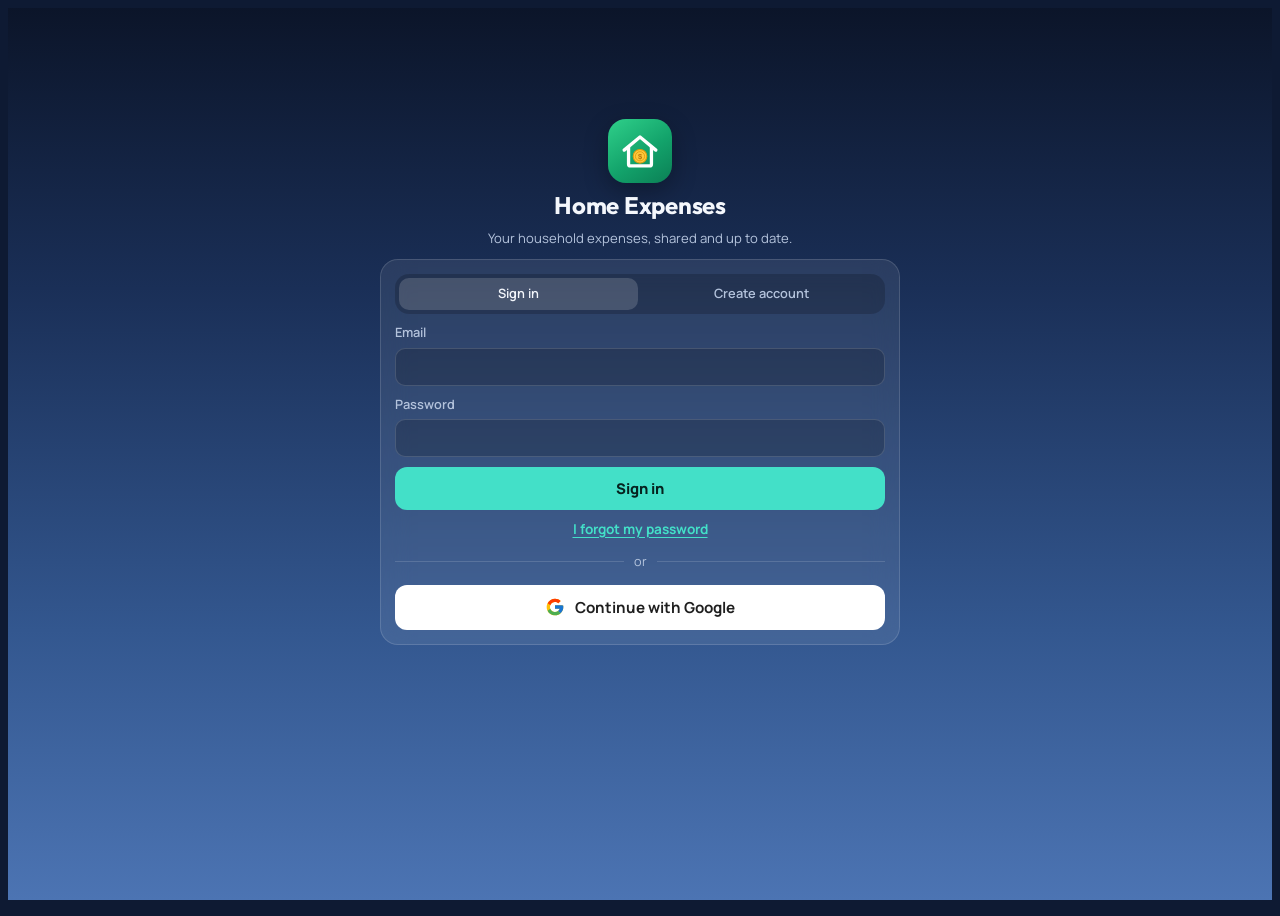
==== app/index.html @ 49f62e43 "Actualizar versión web Co-Authored-By: Claude Opus 5.5 <noreply@anthropic.com> Claude-Session: https" ====
<!doctype html>
<html lang="es">
<head>
<meta charset="utf-8">
<meta name="viewport" content="width=device-width,initial-scale=1,viewport-fit=cover">
<meta name="theme-color" content="#0B1428">
<title>Gastos del hogar</title>
<link rel="manifest" href="./manifest.webmanifest">
<link rel="apple-touch-icon" href="./apple-touch-icon.png">
<link rel="icon" type="image/png" href="./icon-192.png">
<meta name="apple-mobile-web-app-capable" content="yes">
<meta name="mobile-web-app-capable" content="yes">
<meta name="apple-mobile-web-app-status-bar-style" content="black-translucent">
<meta name="apple-mobile-web-app-title" content="Gastos">
  <script type="module" crossorigin src="./assets/index-CuYpt8pI.js"></script>
  <link rel="stylesheet" crossorigin href="./assets/index-DshwYnTG.css">
</head>
<body>
<div class="wrap gate" id="loadView"><div class="status">Cargando…</div></div>

<div class="wrap gate" id="authView" hidden>
  <div class="brand"><div class="logo" aria-hidden="true"><svg width="44" height="44" viewBox="0 0 100 100" xmlns="http://www.w3.org/2000/svg"><path d="M14 48 L50 18 L86 48" fill="none" stroke="#fff" stroke-width="7.5" stroke-linecap="round" stroke-linejoin="round"/><path d="M24 41 V80 a4 4 0 0 0 4 4 H72 a4 4 0 0 0 4 -4 V41" fill="none" stroke="#fff" stroke-width="7.5" stroke-linecap="round" stroke-linejoin="round"/><circle cx="50" cy="62" r="15.5" fill="#FFC83D" stroke="#E09A0B" stroke-width="2.5"/><circle cx="50" cy="62" r="10.5" fill="none" stroke="#E09A0B" stroke-width="1.8"/><text x="50" y="68.2" text-anchor="middle" font-family="Arial Black,Arial" font-weight="900" font-size="17" fill="#B9770A">$</text></svg></div><h1>Gastos del hogar</h1><p class="hint">Los gastos de tu hogar, compartidos y al día.</p></div>
  <section class="card">
    <div class="tabs" role="tablist" id="authTabs" style="grid-template-columns:1fr 1fr">
      <button type="button" role="tab" data-a="in" aria-selected="true">Entrar</button>
      <button type="button" role="tab" data-a="up" aria-selected="false">Crear cuenta</button>
    </div>
    <form id="authForm" class="stack" novalidate>
      <div class="field"><label for="aEmail">Email</label><input class="text" id="aEmail" type="email" autocomplete="email" inputmode="email" required></div>
      <div class="field"><label for="aPass">Contraseña</label><input class="text" id="aPass" type="password" autocomplete="current-password" minlength="6" required></div>
      <p class="err" id="authErr" hidden></p>
      <p class="hint" id="authOk" hidden></p>
      <button class="primary" type="submit" id="authBtn">Entrar</button>
      <button type="button" class="link" id="forgot" style="align-self:center">Olvidé mi contraseña</button>
    </form>
    <div class="or"><span>o</span></div>
    <button type="button" class="gbtn" id="googleBtn"><svg viewBox="0 0 48 48" aria-hidden="true"><path fill="#FFC107" d="M43.6 20.5H42V20H24v8h11.3C33.7 32.7 29.2 36 24 36c-6.6 0-12-5.4-12-12s5.4-12 12-12c3.1 0 5.8 1.2 7.9 3.1l5.7-5.7C34.1 6.1 29.3 4 24 4 12.9 4 4 12.9 4 24s8.9 20 20 20 20-8.9 20-20c0-1.3-.1-2.4-.4-3.5z"/><path fill="#FF3D00" d="M6.3 14.7l6.6 4.8C14.7 15.1 19 12 24 12c3.1 0 5.8 1.2 7.9 3.1l5.7-5.7C34.1 6.1 29.3 4 24 4 16.3 4 9.7 8.3 6.3 14.7z"/><path fill="#4CAF50" d="M24 44c5.2 0 9.9-2 13.4-5.2l-6.2-5.2C29.2 35.1 26.7 36 24 36c-5.2 0-9.6-3.3-11.3-8l-6.5 5C9.5 39.6 16.2 44 24 44z"/><path fill="#1976D2" d="M43.6 20.5H42V20H24v8h11.3c-.8 2.2-2.2 4.2-4.1 5.6l6.2 5.2C37 39.2 44 34 44 24c0-1.3-.1-2.4-.4-3.5z"/></svg>Continuar con Google</button>
  </section>
</div>

<div class="wrap gate" id="setupView" hidden>
  <div class="brand"><h1>Tu hogar</h1><p class="hint">Creá un hogar nuevo o sumate al de tu familia con el código que te pasen.</p></div>
  <section class="card">
    <h2>Crear un hogar</h2>
    <form id="createForm" class="stack" novalidate>
      <div class="field"><label for="hNombre">Nombre</label><input class="text" id="hNombre" maxlength="40" placeholder="Ej: Casa de Pablo"></div>
      <button class="primary" type="submit" id="createBtn">Crear hogar</button>
    </form>
  </section>
  <section class="card">
    <h2>Unirme con un código</h2>
    <form id="joinForm" class="stack" novalidate>
      <div class="field"><label for="jCode">Código</label><input class="text code-in" id="jCode" maxlength="6" autocomplete="off" autocapitalize="characters" placeholder="ABC123"></div>
      <button class="primary" type="submit" id="joinBtn">Unirme</button>
    </form>
  </section>
  <p class="err" id="setupErr" hidden></p>
  <button type="button" class="link" id="setupOut" style="align-self:center">Cerrar sesión</button>
</div>
<div class="wrap" id="appView" hidden>
  <div class="upd" id="updBar" hidden><span id="updTxt">Hay una versión nueva</span><button type="button" id="updBtn">Descargar</button><button type="button" class="x" id="updX" aria-label="Cerrar">×</button></div>
  <header class="top"><h1 id="hogarName">Gastos del hogar</h1><button type="button" class="gear" id="btnSettings" aria-label="Ajustes"><svg viewBox="0 0 24 24" fill="none" stroke="currentColor" stroke-width="2" stroke-linecap="round" stroke-linejoin="round" aria-hidden="true"><circle cx="12" cy="12" r="3"/><path d="M19.4 15a1.7 1.7 0 0 0 .3 1.8l.1.1a2 2 0 1 1-2.8 2.8l-.1-.1a1.7 1.7 0 0 0-1.8-.3 1.7 1.7 0 0 0-1 1.5V21a2 2 0 1 1-4 0v-.1a1.7 1.7 0 0 0-1.1-1.5 1.7 1.7 0 0 0-1.8.3l-.1.1a2 2 0 1 1-2.8-2.8l.1-.1a1.7 1.7 0 0 0 .3-1.8 1.7 1.7 0 0 0-1.5-1H3a2 2 0 1 1 0-4h.1a1.7 1.7 0 0 0 1.5-1.1 1.7 1.7 0 0 0-.3-1.8l-.1-.1a2 2 0 1 1 2.8-2.8l.1.1a1.7 1.7 0 0 0 1.8.3H9a1.7 1.7 0 0 0 1-1.5V3a2 2 0 1 1 4 0v.1a1.7 1.7 0 0 0 1 1.5 1.7 1.7 0 0 0 1.8-.3l.1-.1a2 2 0 1 1 2.8 2.8l-.1.1a1.7 1.7 0 0 0-.3 1.8V9a1.7 1.7 0 0 0 1.5 1H21a2 2 0 1 1 0 4h-.1a1.7 1.7 0 0 0-1.5 1z"/></svg></button></header>

  <div class="month">
    <button type="button" id="prev" aria-label="Mes anterior">‹</button>
    <div class="label" id="monthLabel">—</div>
    <button type="button" id="next" aria-label="Mes siguiente">›</button>
  </div>

  <section class="wallet" aria-label="Plata disponible">
    <div class="pocket cash">
      <div class="k">Queda</div>
      <div class="v num" id="cashLeft">0,00 UYU</div>
      <div class="sub num" id="cashSub">Anotá el sueldo del mes</div>
    </div>
    <div class="pocket bill">
      <div class="k">Queda en efectivo</div>
      <div class="v num" id="billLeft">0,00 UYU</div>
      <div class="sub num" id="billSub">Elegí la categoría Retiro cajero cuando saques plata</div>
    </div>
    <div id="cards" style="display:contents"></div>
  </section>

  <section class="summary" aria-label="Resumen del mes">
    <div>
      <div class="eyebrow">Gastado este mes</div>
      <div class="total num" id="total">0,00 UYU</div>
      <div class="trend" id="trend" hidden></div>
    </div>
    <div class="stats">
      <div class="stat"><div class="k">Gastos</div><div class="v num" id="byCash">0</div></div>
      <div class="stat"><div class="k">El más grande</div><div class="v num" id="byCard">0,00 UYU</div><div class="w" id="byCardWhat"></div></div>
      <div class="stat"><div class="k">Por día</div><div class="v num" id="perDay">0,00 UYU</div></div>
    </div>
  </section>

  <section class="card" aria-label="Anotar">
    <div class="photo-row" id="btnPhoto">
      <button type="button" class="photo-btn" id="btnQr"><svg viewBox="0 0 24 24" fill="none" stroke="currentColor" stroke-width="2" stroke-linecap="round" stroke-linejoin="round" aria-hidden="true"><rect x="3" y="3" width="7" height="7" rx="1"/><rect x="14" y="3" width="7" height="7" rx="1"/><rect x="3" y="14" width="7" height="7" rx="1"/><path d="M14 14h3v3h-3zM20 14v.01M14 20h.01M17 20h4v-3"/></svg>Escanear QR</button>
      <button type="button" class="photo-btn" id="btnQrFoto"><svg viewBox="0 0 24 24" fill="none" stroke="currentColor" stroke-width="2" stroke-linecap="round" stroke-linejoin="round" aria-hidden="true"><rect x="3" y="4" width="18" height="16" rx="2"/><circle cx="9" cy="10" r="2"/><path d="M21 17l-5-5-9 8"/></svg>QR desde foto</button>
    </div>
    <input type="file" id="qrIn" accept="image/*" hidden>
    <div class="tabs" role="tablist" id="tabs">
      <button type="button" role="tab" data-t="gasto" aria-selected="true">Gasto</button>
      <button type="button" role="tab" data-t="ingreso" aria-selected="false">Ingreso</button>
      <button type="button" role="tab" data-t="pago" aria-selected="false">Pagar tarjeta</button>
    </div>
    <form id="form" novalidate>
      <div class="stack">
        <div class="amount-row"><span class="cur">UYU</span><input id="monto" inputmode="decimal" placeholder="0" autocomplete="off" aria-label="Monto"></div>
        <div class="field" id="fDesc"><label for="desc" id="descLbl">En qué</label><input class="text" id="desc" placeholder="Ej: Tienda Inglesa, factura de UTE…" maxlength="80" autocomplete="off"></div>
        <div class="field" id="fCat"><span class="lbl">Categoría</span><div class="chips" id="catChips"></div></div>
        <div class="field" id="fMedio"><span class="lbl">Cómo pagaste</span>
          <div class="seg" id="medioSeg"></div>
          <div class="seg" id="medioCardSeg" hidden></div>
        </div>
        <div class="field" id="fPagoCard" hidden><span class="lbl">Qué tarjeta pagás</span><div class="seg" id="pagoSeg"></div></div>
        <p class="hint" id="tabHint" hidden></p>
        <div class="field"><label for="fecha">Fecha</label><input class="text num" type="date" id="fecha"></div>
        <p class="err" id="formErr" hidden></p>
        <button class="primary" id="btnAdd" type="submit">Guardar gasto</button>
        <button type="button" class="link" id="cancelEdit" hidden style="align-self:center">Cancelar edición</button>
              </div>
    </form>
  </section>

  <section class="card" aria-labelledby="hRv" id="rvCard" hidden>
    <h2 id="hRv">Gasto leído del QR</h2>
    <p class="hint" id="rvMsg"></p>
    <div class="field" id="rvMedioF" hidden><span class="lbl">Cómo se pagaron</span><div class="seg" id="rvMedio"></div><div class="seg" id="rvMedioCard" hidden></div></div>
    <div class="rv-list" id="rvList"></div>
    <div class="rv-actions" id="rvActions" hidden><button type="button" class="ghost" id="rvCancel">Descartar</button><button type="button" class="primary" id="rvSave">Guardar</button></div>
  </section>

  <section class="card" aria-labelledby="hCats" id="catsCard" hidden>
    <h2 id="hCats">Por categoría</h2>
    <div class="cats" id="cats"></div>
  </section>

  <section class="card" aria-labelledby="hList">
    <h2 id="hList">Movimientos</h2>
    <div id="list"><div class="status">Cargando…</div></div>
  </section>
  <section class="card" aria-labelledby="hTrend">
    <h2 id="hTrend">Mes a mes</h2>
    <div class="legend"><span><i class="sw" style="background:var(--accent)"></i>Gastos</span><span><i class="sw" style="background:var(--good);border-radius:50%"></i>Ingresos</span></div>
    <div class="chart" id="chart"></div>
    <div class="tbl-wrap"><table class="cmp" id="cmp"></table></div>
  </section>

  <section class="card" aria-labelledby="hCatCmp" id="catCmpCard" hidden>
    <h2 id="hCatCmp">Categorías vs. mes anterior</h2>
    <div class="legend"><span><i class="sw" style="background:var(--accent)"></i><span id="lgNow">Este mes</span></span><span><i class="sw" style="background:rgba(255,255,255,.28)"></i><span id="lgPrev">Anterior</span></span></div>
    <div class="cc-list" id="catCmp"></div>
  </section>
  <section class="card" aria-labelledby="hMix" id="mixCard" hidden>
    <h2 id="hMix">En qué se va el dinero, mes a mes</h2>
    <div class="legend" id="mixLegend"></div>
    <div class="mix-list" id="mix"></div>
    <div class="tbl-wrap"><table class="cmp heat" id="heat"></table></div>
  </section>
</div>

<dialog id="dlg">
  <form id="cardForm" class="stack">
    <h2 style="font-family:var(--display);margin:0;font-size:1.15rem" id="cTitle">Tarjeta</h2>
    <div class="field"><label for="cNombre">Nombre</label><input class="text" id="cNombre" maxlength="24" placeholder="Ej: PassCard, OCA, Visa BROU"></div>
    <div class="field"><label for="cLimite">Límite</label><input class="text num" id="cLimite" inputmode="decimal" placeholder="Ej: 80000"></div>
    <div class="field"><label for="cDisp">Disponible hoy</label><input class="text num" id="cDisp" inputmode="decimal" placeholder="Lo que dice tu app del banco"></div>
    <p class="hint">Cada gasto con esta tarjeta se descuenta del disponible. Cuando pagues la tarjeta, volvé acá y poné el disponible nuevo que dice el banco.</p>
    <p class="err" id="cardErr" hidden></p>
    <div class="actions"><button type="button" class="ghost danger" id="delCard" hidden>Borrar</button><span style="flex:1"></span><button type="button" class="ghost" id="cancelCard">Cancelar</button><button type="submit" class="primary" style="padding:9px 16px">Guardar</button></div>
  </form>
</dialog>
<dialog id="catDlg">
  <div class="stack" id="catListView">
    <h2 style="font-family:var(--display);margin:0;font-size:1.15rem">Categorías</h2>
    <p class="hint">Son las mismas para todo el hogar. Si borrás una, los gastos que ya estaban anotados la conservan.</p>
    <div class="stack" id="catList" style="gap:6px"></div>
    <button type="button" class="ghost" id="catAdd">+ Nueva categoría</button>
    <div class="field" id="catHiddenF" hidden><span class="lbl">Borradas</span><div class="stack" id="catHidden" style="gap:6px"></div></div>
    <p class="err" id="catErr" hidden></p>
    <div class="actions"><button type="button" class="primary" id="catClose" style="padding:9px 16px">Listo</button></div>
  </div>
  <form class="stack" id="catForm" hidden>
    <h2 style="font-family:var(--display);margin:0;font-size:1.15rem" id="catFTitle">Nueva categoría</h2>
    <div class="field"><label for="catName">Nombre</label><input class="text" id="catName" maxlength="24" placeholder="Ej: Ropa, Colegio, Perro"></div>
    <div class="field"><span class="lbl">Ícono</span><div class="pick-grid" id="catIcons"></div></div>
    <div class="field"><span class="lbl">Color</span><div class="pick-grid" id="catColors"></div></div>
    <p class="err" id="catFErr" hidden></p>
    <div class="actions"><button type="button" class="ghost danger" id="catDel" hidden>Borrar</button><span style="flex:1"></span><button type="button" class="ghost" id="catBack">Cancelar</button><button type="submit" class="primary" style="padding:9px 16px">Guardar</button></div>
  </form>
</dialog>
<dialog id="exitDlg">
  <div class="stack">
    <h2 style="font-family:var(--display);margin:0;font-size:1.15rem">¿Querés salir de la app?</h2>
    <div class="actions"><button type="button" class="ghost" id="exitNo">Cancelar</button><button type="button" class="primary" id="exitYes" style="padding:9px 16px">Salir</button></div>
  </div>
</dialog>

<dialog id="setDlg">
  <div class="stack">
    <h2 style="font-family:var(--display);margin:0;font-size:1.15rem">Ajustes</h2>
    <div class="field"><span class="lbl">Hogar</span><div class="set-name" id="sHogar">—</div></div>
    <div class="field"><label for="sLang">Idioma</label>
      <select class="text" id="sLang"><option value="">Automático (el del celular)</option><option value="es">Español</option><option value="en">English</option><option value="pt">Português</option></select>
    </div>
    <div class="field"><label for="sMoneda">Moneda</label>
      <select class="text" id="sMoneda"><option value="UYU">Pesos uruguayos (UYU)</option><option value="USD">Dólares (USD)</option><option value="EUR">Euros (EUR)</option><option value="CAD">Dólares canadienses (CAD)</option><option value="ARS">Pesos argentinos (ARS)</option><option value="BRL">Reales (BRL)</option></select>
      <p class="hint">Cambia cómo se muestran los montos para todo el hogar. No convierte los montos ya anotados.</p>
    </div>
    <div class="field"><span class="lbl">Código para invitar</span>
      <div class="code-box"><span class="code num" id="sCode">——</span><button type="button" class="ghost" id="sCopy">Copiar</button></div>
      <p class="hint">Pasale este código a tu familia. Instalan la app, crean su cuenta y eligen "Unirme con un código".</p>
    </div>
    <div class="field"><span class="lbl">Integrantes</span><ul class="members" id="sMembers"></ul></div>
    <div class="field"><span class="lbl">Tarjetas</span><div class="stack" id="sCards" style="gap:6px"></div><button type="button" class="ghost" id="sAddCard">+ Agregar tarjeta</button></div>
    <div class="field"><span class="lbl">Categorías</span><button type="button" class="ghost" id="sCats">Editar categorías</button><p class="hint">Agregá, cambiá o borrá las categorías de gastos. Son las mismas para todo el hogar.</p></div>
    <div class="field"><span class="lbl">Respaldo</span>
      <div class="rv-actions"><button type="button" class="ghost" id="sExport">Exportar</button><button type="button" class="ghost" id="sImport">Importar archivo</button></div>
      <button type="button" class="ghost" id="sPasteBtn">Pegar respaldo como texto</button>
      <div class="stack" id="sPasteBox" hidden style="gap:6px"><textarea class="text" id="sPaste" rows="5" placeholder="Pegá acá el texto del respaldo" style="font-size:.75rem;font-family:monospace;resize:vertical"></textarea><button type="button" class="primary" id="sPasteGo" style="padding:9px">Importar texto</button></div>
      <input type="file" id="sImportIn" accept="application/json,.json" hidden>
      <p class="hint" id="sMsg" hidden></p>
    </div>
    <div class="field" id="sNotifF" hidden><span class="lbl">Cargar gastos desde las notificaciones</span>
      <p class="hint" style="margin:0">La app lee las notificaciones de pago (Wallet, Prex, Mercado Pago, tu banco) y te sugiere los gastos para que los confirmes. Lo que dicen las notificaciones queda en tu celular.</p>
      <p class="hint" id="sNotifState" style="margin:0;font-weight:700"></p>
      <button type="button" class="ghost" id="sNotifBtn">Activar</button>
      <p class="hint" id="sNotifHelp" hidden>Si Android dice "Configuración restringida": andá a Ajustes del celular → Aplicaciones → Gastos del hogar → menú ⋮ (arriba a la derecha) → "Permitir configuración restringida", y probá de nuevo.</p>
    </div>
    <div class="field"><span class="lbl">App</span>
      <p class="hint" id="sVersion" style="margin:0"></p>
      <button type="button" class="ghost" id="sTutorial">Ver tutorial</button>
      <button type="button" class="ghost" id="sCheckUpd">Buscar actualización</button>
      <p class="hint" id="sUpdMsg" hidden></p>
    </div>
    <p class="hint">Sesión: <span id="sEmail"></span></p>
    <div class="field"><span class="lbl">Cuenta</span>
      <button type="button" class="ghost danger" id="sDelete">Borrar mi cuenta</button>
      <p class="hint" id="sDelMsg" hidden></p>
    </div>
    <div class="actions"><button type="button" class="ghost danger" id="sOut">Cerrar sesión</button><span style="flex:1"></span><button type="button" class="primary" id="sClose" style="padding:9px 16px">Listo</button></div>
  </div>
</dialog>

</body>
</html>
---- app/assets/index-DshwYnTG.css ----
html{-webkit-text-size-adjust:100%}:root{padding-top:env(safe-area-inset-top,0px);padding-bottom:env(safe-area-inset-bottom,0px)}[hidden]{display:none!important}img{max-width:100%}:root{--bg:#0E1A33;--bg2:#3E66A6;--ink:#F4F7FC;--muted:#B4C3DC;--line:rgba(255,255,255,.14);--glass:rgba(255,255,255,.08);--glass2:rgba(255,255,255,.13);--accent:#43E0C8;--accent-ink:#06231F;--good:#5BE3A4;--card:#9DB8FF;--danger:#FF8A80;--display:"Outfit", "Avenir Next", system-ui, sans-serif;--body:"Manrope", system-ui, -apple-system, "Segoe UI", sans-serif;color-scheme:dark}*{box-sizing:border-box}html{min-height:100%;background:var(--bg)}body{min-height:100%;background:var(--bg);background-image:linear-gradient(180deg,#0b1428,#1a2f57 32%,#33578f 70%,#4c74b3);background-attachment:fixed;color:var(--ink);font-family:var(--body);font-size:14px;line-height:1.4;padding-left:max(16px,env(safe-area-inset-left,0px));padding-right:max(16px,env(safe-area-inset-right,0px));padding-block:14px 36px}.wrap{max-width:520px;margin:0 auto;display:flex;flex-direction:column;gap:12px}button,input{font:inherit;color:inherit}button{cursor:pointer}:focus-visible{outline:2px solid var(--accent);outline-offset:2px}.num{font-variant-numeric:tabular-nums}h1{font-family:var(--display);font-weight:700;font-size:1.2rem;letter-spacing:-.01em;margin:0;text-wrap:balance}.month{display:flex;align-items:center;justify-content:space-between;gap:8px}.month button{border:0;background:var(--glass);font-size:1.3rem;width:32px;height:32px;border-radius:50%;color:var(--ink)}.month button:hover{background:var(--glass2)}.month .label{font-family:var(--display);font-weight:700;font-size:1rem;text-transform:capitalize}.wallet{display:grid;grid-template-columns:1fr 1fr;gap:8px}.pocket.bill .k{color:#ffc56b}.pocket{border-radius:16px;padding:12px;display:flex;flex-direction:column;gap:4px;min-width:0;background:var(--glass);border:1px solid var(--line);backdrop-filter:blur(14px);-webkit-backdrop-filter:blur(14px)}.pocket .k{font-size:.85rem;font-weight:600;color:var(--muted)}.pocket.cash .k{color:var(--good)}.pocket.cc .k{color:var(--card)}.pocket .v{font-family:var(--display);font-weight:700;font-size:1.2rem;line-height:1.1;overflow-wrap:anywhere}.pocket.cash .v{font-size:1.55rem}.pocket .v.neg{color:var(--danger)}.pocket .sub{font-size:.8rem;color:var(--muted)}.meter{height:7px;border-radius:99px;background:#ffffff1f;overflow:hidden}.meter span{display:block;height:100%;background:var(--card);border-radius:99px;transition:width .4s ease}.link{border:0;background:transparent;padding:0;text-align:left;font-size:.85rem;font-weight:700;color:var(--accent);text-decoration:underline;text-underline-offset:3px}.summary{background:linear-gradient(160deg,#ffffff24,#ffffff0d);border:1px solid var(--line);backdrop-filter:blur(14px);-webkit-backdrop-filter:blur(14px);border-radius:18px;padding:16px;display:flex;flex-direction:column;gap:12px}.eyebrow{font-size:.82rem;color:var(--muted);font-weight:500}.total{font-family:var(--display);font-weight:800;font-size:2rem;line-height:1;letter-spacing:-.02em;margin-top:6px}.stats{display:grid;grid-template-columns:repeat(3,1fr);gap:6px}.stat{min-width:0;background:#ffffff12;border-radius:12px;padding:8px}.stat .k{font-size:.75rem;color:var(--muted)}.stat .v{font-weight:700;font-size:.85rem;overflow-wrap:anywhere}.trend{display:inline-block;margin-top:10px;font-size:.85rem;font-weight:600;padding:4px 10px;border-radius:99px;background:#ffffff1a}.card{background:var(--glass);border:1px solid var(--line);backdrop-filter:blur(14px);-webkit-backdrop-filter:blur(14px);border-radius:18px;padding:14px;display:flex;flex-direction:column;gap:10px}.card h2{font-family:var(--display);font-weight:700;font-size:1rem;margin:0}.tabs{display:grid;grid-template-columns:repeat(3,1fr);background:#0000002e;border-radius:14px;padding:4px;gap:4px}.tabs button,.seg button{border:0;background:transparent;border-radius:10px;padding:7px 4px;font-weight:600;font-size:.8rem;min-width:0;color:var(--muted)}.tabs button[aria-selected=true],.seg button[aria-pressed=true]{background:#ffffff29;color:var(--ink)}.seg{display:grid;grid-template-columns:repeat(auto-fit,minmax(90px,1fr));background:#0000002e;border-radius:14px;padding:4px;gap:4px}.seg button.cc[aria-pressed=true]{color:var(--card)}#medioCardSeg,#rvMedioCard{margin-top:6px}.amount-row{display:flex;align-items:baseline;gap:8px;border-bottom:2px solid var(--line);padding-bottom:6px}.amount-row:focus-within{border-color:var(--accent)}.amount-row .cur{font-family:var(--display);font-size:1rem;font-weight:600;color:var(--muted)}#monto{border:0;background:transparent;font-family:var(--display);font-weight:800;font-size:1.7rem;width:100%;min-width:0;outline:none}#monto::placeholder{color:#ffffff59}.field{display:flex;flex-direction:column;gap:6px}.field label,.lbl{font-size:.8rem;font-weight:600;color:var(--muted)}.text{border:1px solid var(--line);background:#0000002e;border-radius:10px;padding:8px 10px;width:100%;min-width:0}.text::placeholder{color:#fff6}.chips{display:flex;flex-wrap:wrap;gap:8px}.ci{display:inline-flex;width:15px;height:15px;flex:none}.ci svg{width:100%;height:100%}.badge .ci{width:17px;height:17px}.cn{display:inline-flex;align-items:center;gap:6px;min-width:0}.heat td:first-child .ci{margin-right:6px;vertical-align:-3px}.chip{display:inline-flex;align-items:center;gap:6px;border:1px solid var(--line);background:#ffffff14;border-radius:99px;padding:5px 11px;font-size:.8rem;font-weight:600}.chip[aria-pressed=true]{background:#f4f7fc;color:#14254a;border-color:#f4f7fc}.primary{border:0;background:var(--accent);color:var(--accent-ink);font-weight:800;font-size:.92rem;padding:11px;border-radius:12px}.primary:disabled{opacity:.5;cursor:default}.hint{font-size:.82rem;color:var(--muted);margin:0}.err{color:var(--danger);font-size:.85rem;margin:0}.stack,.cats{display:flex;flex-direction:column;gap:10px}.cat-row{display:grid;grid-template-columns:7rem 1fr auto;align-items:center;gap:8px;font-size:.84rem}.cat-row .bar{height:8px;background:#ffffff1a;border-radius:99px;overflow:hidden}.cat-row .bar span{display:block;height:100%;background:var(--accent);border-radius:99px}.cat-row .v{font-weight:700}.day{display:flex;flex-direction:column;gap:2px}.day-h{display:flex;justify-content:space-between;font-size:.78rem;font-weight:700;letter-spacing:.05em;text-transform:uppercase;color:var(--muted);padding:6px 2px}.item{display:grid;grid-template-columns:auto 1fr auto;gap:10px;align-items:center;padding:8px 2px;border-top:1px solid var(--line)}.day .item:first-of-type{border-top:0}.badge{width:30px;height:30px;border-radius:10px;display:grid;place-items:center;font-weight:800;font-size:.85rem;background:#43e0c829;color:var(--accent)}.badge.in{background:#5be3a429;color:var(--good)}.badge.pay,.badge.cc{background:#9db8ff2e;color:var(--card)}.item .main{min-width:0}.item .desc{font-weight:700;overflow-wrap:anywhere}.item .meta{font-size:.8rem;color:var(--muted)}.item .right{display:flex;flex-direction:column;align-items:flex-end;gap:2px}.item .val{font-weight:700}.item .val.in{color:var(--good)}.del{border:0;background:transparent;color:var(--muted);font-size:.78rem;padding:2px 0}.del.confirm{color:var(--danger);font-weight:700}.empty{text-align:center;padding:26px 10px;color:var(--muted)}.empty strong{display:block;font-family:var(--display);color:var(--ink);font-size:1.1rem;margin-bottom:4px}.status{font-size:.85rem;color:var(--muted);text-align:center}dialog{border:1px solid var(--line);border-radius:22px;background:#1c3058;color:var(--ink);padding:20px;width:min(420px,calc(100vw - 32px))}dialog::backdrop{background:#050a1499}dialog .actions{display:flex;gap:10px;justify-content:flex-end}.ghost{border:1px solid var(--line);background:transparent;border-radius:12px;padding:9px 14px;font-weight:600}.legend{display:flex;flex-wrap:wrap;gap:12px;font-size:.78rem;color:var(--muted)}.legend span{display:inline-flex;align-items:center;gap:5px}.sw{width:10px;height:10px;border-radius:3px;display:inline-block}.chart svg{display:block;width:100%;height:auto}.chart text{font-family:var(--body);fill:var(--muted);font-size:10px}.chart .vl{fill:var(--ink);font-weight:700;font-size:9.5px}.chart .cur{fill:var(--ink);font-weight:800}.tbl-wrap{overflow-x:auto}table.cmp{width:100%;border-collapse:collapse;font-size:.8rem;font-variant-numeric:tabular-nums}.cmp th{font-weight:600;color:var(--muted);text-align:right;padding:6px;border-bottom:1px solid var(--line);white-space:nowrap}.cmp td{text-align:right;padding:7px 6px;border-bottom:1px solid var(--line);white-space:nowrap}.cmp th:first-child,.cmp td:first-child{text-align:left;text-transform:capitalize}.cmp tr.cur td{font-weight:800}.up{color:var(--danger)}.down,.pos{color:var(--good)}.negc{color:var(--danger)}.cc-row{display:grid;grid-template-columns:6.5rem 1fr auto;gap:8px;align-items:center;font-size:.82rem}.cc-bars{display:flex;flex-direction:column;gap:3px;min-width:0}.cc-bars span{display:block;height:7px;border-radius:99px}.cc-bars .now{background:var(--accent)}.cc-bars .prev{background:#ffffff47}.cc-d{font-weight:700;min-width:3.2rem;text-align:right}.cc-list,.mix-list{display:flex;flex-direction:column;gap:10px}.mix-row{display:grid;grid-template-columns:3.2rem 1fr;gap:8px;align-items:center}.mix-row .m{font-size:.78rem;font-weight:700;text-transform:capitalize;color:var(--muted)}.mix-row.cur .m{color:var(--ink)}.mix-bar{display:flex;height:14px;border-radius:5px;overflow:hidden;background:#ffffff0f}.mix-bar span{display:block;height:100%}.mix-top{grid-column:2;font-size:.76rem;color:var(--muted);margin-top:-4px}.mix-top b{color:var(--ink)}.heat td.hv{border-radius:0}.say{display:flex;gap:6px}.say .text{flex:1}.say button{border:0;background:var(--accent);color:var(--accent-ink);font-weight:800;border-radius:10px;padding:0 14px;font-size:.85rem}.say button:disabled{opacity:.5}.photo-row{display:flex;gap:6px}.photo-row .photo-btn{flex:1;min-width:0}.photo-row .photo-btn{flex-direction:column;gap:4px;padding:8px 4px;font-size:.78rem;text-align:center}.qr-tag{display:inline-block;font-size:.7rem;font-weight:700;color:var(--accent);margin-left:4px}.photo-row[hidden]{display:none}.photo-btn{display:flex;align-items:center;justify-content:center;gap:8px;border:1px dashed rgba(67,224,200,.6);background:#43e0c814;color:var(--accent);border-radius:12px;padding:9px;font-weight:700;font-size:.88rem}.photo-btn svg{width:18px;height:18px}.rv-list{display:flex;flex-direction:column;gap:2px}.rv{display:grid;grid-template-columns:auto 1fr auto;gap:10px;align-items:center;padding:8px 2px;border-top:1px solid var(--line)}.rv:first-child{border-top:0}.rv input[type=checkbox]{width:18px;height:18px;accent-color:var(--accent)}.rv .main{min-width:0;display:flex;flex-direction:column;gap:4px}.rv .desc{font-weight:700;overflow-wrap:anywhere;font-size:.88rem}.rv .meta{font-size:.76rem;color:var(--muted)}.rv select{font:inherit;font-size:.78rem;color:var(--ink);background:#00000040;border:1px solid var(--line);border-radius:8px;padding:3px 6px;max-width:100%}.rv select option{background:#1c3058;color:#f4f7fc}.rv .val{font-weight:700;font-size:.88rem;white-space:nowrap}.rv.dup .desc{color:var(--muted)}.dup-tag{font-size:.7rem;font-weight:700;color:#ffc56b}.rv-actions{display:flex;gap:8px}.rv-actions .primary{flex:1}@media(prefers-reduced-motion:reduce){*{transition:none!important}}@media(max-width:380px){.cat-row{grid-template-columns:6rem 1fr auto}.pocket .v{font-size:1.3rem}.stats{grid-template-columns:1fr 1fr}}.top{display:flex;align-items:center;justify-content:space-between;gap:10px}.top h1{min-width:0;overflow:hidden;text-overflow:ellipsis;white-space:nowrap}.gear{border:0;background:var(--glass);width:36px;height:36px;border-radius:50%;display:grid;place-items:center;color:var(--ink);flex:none}.gear svg{width:19px;height:19px}.gate{min-height:80vh;justify-content:center}.brand{text-align:center;display:flex;flex-direction:column;align-items:center;gap:6px}.brand h1{font-size:1.5rem}.logo{width:64px;height:64px;border-radius:18px;background:linear-gradient(145deg,#2fd08a,#13a36b 55%,#0b7f55);display:grid;place-items:center;font-family:var(--display);font-weight:800;font-size:2rem;color:#fff;box-shadow:0 8px 24px #0000004d}.code-in{text-transform:uppercase;letter-spacing:.3em;font-family:var(--display);font-weight:700;font-size:1.2rem;text-align:center}.code-box{display:flex;align-items:center;gap:10px}.code{font-family:var(--display);font-weight:800;font-size:1.6rem;letter-spacing:.25em;flex:1}.set-name{font-weight:700;font-size:1rem}.members{list-style:none;margin:0;padding:0;display:flex;flex-direction:column;gap:4px;font-size:.85rem}.members li{display:flex;justify-content:space-between;gap:8px;overflow-wrap:anywhere}.members .you{color:var(--accent);font-weight:700;font-size:.75rem}.card-row{display:flex;align-items:center;justify-content:space-between;gap:8px;background:#0000002e;border-radius:10px;padding:8px 10px;font-weight:600;font-size:.88rem}.danger{color:var(--danger)!important;border-color:#ff8a8066!important}.pocket.add{align-items:center;justify-content:center;border-style:dashed;color:var(--muted);font-weight:700;cursor:pointer}dialog{max-height:90vh;overflow:auto}body{min-height:100vh}.or{display:flex;align-items:center;gap:10px;color:var(--muted);font-size:.8rem;margin:4px 0}.or:before,.or:after{content:"";flex:1;height:1px;background:var(--line)}.gbtn{display:flex;align-items:center;justify-content:center;gap:10px;border:0;background:#fff;color:#1f1f1f;font-weight:700;font-size:.95rem;padding:12px;border-radius:12px;width:100%}.gbtn svg{width:20px;height:20px}.gbtn:disabled{opacity:.6}select.text option{background:#1c3058;color:#f4f7fc}.chip.edit{border-style:dashed;color:var(--muted);background:transparent}.cat-edit{display:grid;grid-template-columns:auto 1fr auto auto auto;align-items:center;gap:8px;background:#0000002e;border-radius:10px;padding:7px 10px;font-weight:600;font-size:.88rem}.cat-edit.fixed{grid-template-columns:auto 1fr auto}.cat-edit .ci{width:18px;height:18px}.cat-edit .cn{min-width:0;overflow:hidden;text-overflow:ellipsis;white-space:nowrap}.cat-edit .fx{font-size:.75rem;color:var(--muted);font-weight:600}.mv{border:1px solid var(--line);background:transparent;border-radius:8px;width:30px;height:28px;color:var(--ink);font-size:.8rem;padding:0}.mv:disabled{opacity:.25}.pick-grid{display:flex;flex-wrap:wrap;gap:8px}.pick{width:40px;height:40px;border-radius:10px;border:1px solid var(--line);background:#ffffff0f;display:grid;place-items:center;padding:0}.pick .ci{width:21px;height:21px}.pick[aria-pressed=true]{border:2px solid var(--ink);background:#ffffff2e}.pick.sw-pick{border-radius:99px;width:32px;height:32px;border:2px solid transparent}.pick.sw-pick[aria-pressed=true]{border-color:var(--ink);box-shadow:0 0 0 2px #1c3058 inset}#medioSeg,#rvMedio{grid-template-columns:repeat(3,minmax(0,1fr))}#medioSeg button,#rvMedio button{white-space:nowrap;padding-inline:2px;font-size:.72rem;letter-spacing:-.01em}.upd{display:flex;align-items:center;gap:8px;background:#43e0c829;border:1px solid rgba(67,224,200,.5);border-radius:14px;padding:8px 8px 8px 12px;font-size:.85rem;font-weight:600}.upd span{flex:1;min-width:0}.upd button{border:0;background:var(--accent);color:var(--accent-ink);font-weight:800;border-radius:10px;padding:7px 12px;font-size:.82rem}.upd .x{background:transparent;color:var(--muted);font-size:1.2rem;padding:2px 6px}html.tut-open,html.tut-open body{overflow:hidden}.tut{position:fixed;inset:0;z-index:50;display:flex;flex-direction:column;background:#0b1428;background-image:linear-gradient(180deg,#0b1428,#1a2f57 45%,#33578f);padding:calc(env(safe-area-inset-top,0px) + 8px) 0 calc(env(safe-area-inset-bottom,0px) + 16px)}.tut-top{display:flex;justify-content:flex-end;padding:0 max(16px,env(safe-area-inset-right,0px)) 0 16px}.tut-skip{border:0;background:transparent;color:var(--muted);font-weight:700;font-size:.9rem;padding:8px 6px}.tut-track{flex:1;display:flex;overflow-x:auto;scroll-snap-type:x mandatory;scrollbar-width:none;min-height:0}.tut-track::-webkit-scrollbar{display:none}.tut-slide{flex:0 0 100%;min-width:0;width:100%;box-sizing:border-box;scroll-snap-align:center;display:flex;flex-direction:column;align-items:center;justify-content:center;gap:12px;padding:8px max(24px,env(safe-area-inset-left,0px)) 0;min-height:0;text-align:center}.tut-frame{flex:0 1 auto;min-height:0;max-height:62vh;display:flex;align-items:center;justify-content:center;width:100%}.tut-img{max-width:100%;max-height:62vh;object-fit:contain;border-radius:18px;box-shadow:0 14px 40px #0006}.tut-hero .tut-logo{width:120px;height:120px;border-radius:32px}.tut-hero .tut-logo svg{width:84px;height:84px}.tut-slide h2{font-family:var(--display);font-size:1.3rem;margin:6px 0 0;text-wrap:balance}.tut-slide p{margin:0;color:var(--muted);font-size:.95rem;max-width:30ch;text-wrap:balance}.tut-bottom{display:flex;flex-direction:column;align-items:center;gap:14px;padding:10px 24px 0}.tut-dots{display:flex;gap:7px}.tut-dot{width:8px;height:8px;border-radius:50%;border:0;padding:0;background:#ffffff47}.tut-dot.on{background:var(--accent);width:22px;border-radius:99px}.tut-next{width:100%;max-width:420px}@media(prefers-reduced-motion:reduce){.tut-track{scroll-behavior:auto}}.stat .w{font-size:.72rem;color:var(--muted);margin-top:2px;overflow:hidden;text-overflow:ellipsis;display:-webkit-box;-webkit-line-clamp:2;-webkit-box-orient:vertical}.day-h{width:100%;border:0;background:transparent;color:inherit;font:inherit;font-size:.78rem;font-weight:700;letter-spacing:.05em;text-transform:uppercase;color:var(--muted);display:flex;justify-content:space-between;align-items:center;padding:9px 2px;cursor:pointer;border-top:1px solid var(--line)}.day:first-child .day-h{border-top:0}.day-h .dl{display:inline-flex;align-items:center;gap:6px}.day-h .cnt{opacity:.7;text-transform:none;letter-spacing:0}.day-h .chev{width:8px;height:8px;border-right:2px solid currentColor;border-bottom:2px solid currentColor;transform:rotate(-45deg);transition:transform .2s;margin:0 4px 0 2px}.day.open .day-h .chev{transform:rotate(45deg) translate(-2px,-2px)}.day.open .day-h{color:var(--ink)}@font-face{font-family:Outfit;font-style:normal;font-display:swap;font-weight:600;src:url(./outfit-latin-ext-600-normal-BO_POi3V.woff2) format("woff2"),url(./outfit-latin-ext-600-normal-CilJk_q7.woff) format("woff");unicode-range:U+0100-02BA,U+02BD-02C5,U+02C7-02CC,U+02CE-02D7,U+02DD-02FF,U+0304,U+0308,U+0329,U+1D00-1DBF,U+1E00-1E9F,U+1EF2-1EFF,U+2020,U+20A0-20AB,U+20AD-20C0,U+2113,U+2C60-2C7F,U+A720-A7FF}@font-face{font-family:Outfit;font-style:normal;font-display:swap;font-weight:600;src:url(./outfit-latin-600-normal-DDkojskL.woff2) format("woff2"),url(./outfit-latin-600-normal-J4YI7vGj.woff) format("woff");unicode-range:U+0000-00FF,U+0131,U+0152-0153,U+02BB-02BC,U+02C6,U+02DA,U+02DC,U+0304,U+0308,U+0329,U+2000-206F,U+20AC,U+2122,U+2191,U+2193,U+2212,U+2215,U+FEFF,U+FFFD}@font-face{font-family:Outfit;font-style:normal;font-display:swap;font-weight:700;src:url(./outfit-latin-ext-700-normal-moYAx5p2.woff2) format("woff2"),url(./outfit-latin-ext-700-normal-CxBg6OJB.woff) format("woff");unicode-range:U+0100-02BA,U+02BD-02C5,U+02C7-02CC,U+02CE-02D7,U+02DD-02FF,U+0304,U+0308,U+0329,U+1D00-1DBF,U+1E00-1E9F,U+1EF2-1EFF,U+2020,U+20A0-20AB,U+20AD-20C0,U+2113,U+2C60-2C7F,U+A720-A7FF}@font-face{font-family:Outfit;font-style:normal;font-display:swap;font-weight:700;src:url(./outfit-latin-700-normal-B1by5KkZ.woff2) format("woff2"),url(./outfit-latin-700-normal-DlLUGLrE.woff) format("woff");unicode-range:U+0000-00FF,U+0131,U+0152-0153,U+02BB-02BC,U+02C6,U+02DA,U+02DC,U+0304,U+0308,U+0329,U+2000-206F,U+20AC,U+2122,U+2191,U+2193,U+2212,U+2215,U+FEFF,U+FFFD}@font-face{font-family:Outfit;font-style:normal;font-display:swap;font-weight:800;src:url(./outfit-latin-ext-800-normal-hvOV8EMs.woff2) format("woff2"),url(./outfit-latin-ext-800-normal-BgOoQnlg.woff) format("woff");unicode-range:U+0100-02BA,U+02BD-02C5,U+02C7-02CC,U+02CE-02D7,U+02DD-02FF,U+0304,U+0308,U+0329,U+1D00-1DBF,U+1E00-1E9F,U+1EF2-1EFF,U+2020,U+20A0-20AB,U+20AD-20C0,U+2113,U+2C60-2C7F,U+A720-A7FF}@font-face{font-family:Outfit;font-style:normal;font-display:swap;font-weight:800;src:url(./outfit-latin-800-normal-CxKiX6XU.woff2) format("woff2"),url(./outfit-latin-800-normal-DAbI56uE.woff) format("woff");unicode-range:U+0000-00FF,U+0131,U+0152-0153,U+02BB-02BC,U+02C6,U+02DA,U+02DC,U+0304,U+0308,U+0329,U+2000-206F,U+20AC,U+2122,U+2191,U+2193,U+2212,U+2215,U+FEFF,U+FFFD}@font-face{font-family:Manrope;font-style:normal;font-display:swap;font-weight:400;src:url([data-uri]) format("woff2"),url([data-uri]) format("woff");unicode-range:U+0460-052F,U+1C80-1C8A,U+20B4,U+2DE0-2DFF,U+A640-A69F,U+FE2E-FE2F}@font-face{font-family:Manrope;font-style:normal;font-display:swap;font-weight:400;src:url(./manrope-cyrillic-400-normal-BMzJvInZ.woff2) format("woff2"),url(./manrope-cyrillic-400-normal-Dvx59UGC.woff) format("woff");unicode-range:U+0301,U+0400-045F,U+0490-0491,U+04B0-04B1,U+2116}@font-face{font-family:Manrope;font-style:normal;font-display:swap;font-weight:400;src:url(./manrope-greek-400-normal-CM4qok81.woff2) format("woff2"),url(./manrope-greek-400-normal-DuX9RsAR.woff) format("woff");unicode-range:U+0370-0377,U+037A-037F,U+0384-038A,U+038C,U+038E-03A1,U+03A3-03FF}@font-face{font-family:Manrope;font-style:normal;font-display:swap;font-weight:400;src:url(./manrope-vietnamese-400-normal-DHb3EETF.woff2) format("woff2"),url(./manrope-vietnamese-400-normal-D7E_mLGF.woff) format("woff");unicode-range:U+0102-0103,U+0110-0111,U+0128-0129,U+0168-0169,U+01A0-01A1,U+01AF-01B0,U+0300-0301,U+0303-0304,U+0308-0309,U+0323,U+0329,U+1EA0-1EF9,U+20AB}@font-face{font-family:Manrope;font-style:normal;font-display:swap;font-weight:400;src:url(./manrope-latin-ext-400-normal-CMDvPJRp.woff2) format("woff2"),url(./manrope-latin-ext-400-normal-C-X6QNXX.woff) format("woff");unicode-range:U+0100-02BA,U+02BD-02C5,U+02C7-02CC,U+02CE-02D7,U+02DD-02FF,U+0304,U+0308,U+0329,U+1D00-1DBF,U+1E00-1E9F,U+1EF2-1EFF,U+2020,U+20A0-20AB,U+20AD-20C0,U+2113,U+2C60-2C7F,U+A720-A7FF}@font-face{font-family:Manrope;font-style:normal;font-display:swap;font-weight:400;src:url(./manrope-latin-400-normal-PaqtzbVb.woff2) format("woff2"),url(./manrope-latin-400-normal-8tf8FM3T.woff) format("woff");unicode-range:U+0000-00FF,U+0131,U+0152-0153,U+02BB-02BC,U+02C6,U+02DA,U+02DC,U+0304,U+0308,U+0329,U+2000-206F,U+20AC,U+2122,U+2191,U+2193,U+2212,U+2215,U+FEFF,U+FFFD}@font-face{font-family:Manrope;font-style:normal;font-display:swap;font-weight:500;src:url([data-uri]) format("woff2"),url([data-uri]) format("woff");unicode-range:U+0460-052F,U+1C80-1C8A,U+20B4,U+2DE0-2DFF,U+A640-A69F,U+FE2E-FE2F}@font-face{font-family:Manrope;font-style:normal;font-display:swap;font-weight:500;src:url(./manrope-cyrillic-500-normal-B1OEZity.woff2) format("woff2"),url(./manrope-cyrillic-500-normal-CNwnNrRC.woff) format("woff");unicode-range:U+0301,U+0400-045F,U+0490-0491,U+04B0-04B1,U+2116}@font-face{font-family:Manrope;font-style:normal;font-display:swap;font-weight:500;src:url(./manrope-greek-500-normal-GeMIHyWm.woff2) format("woff2"),url(./manrope-greek-500-normal-DyxYGEtJ.woff) format("woff");unicode-range:U+0370-0377,U+037A-037F,U+0384-038A,U+038C,U+038E-03A1,U+03A3-03FF}@font-face{font-family:Manrope;font-style:normal;font-display:swap;font-weight:500;src:url(./manrope-vietnamese-500-normal-DCXiE_xi.woff2) format("woff2"),url(./manrope-vietnamese-500-normal-DaZ8i3XM.woff) format("woff");unicode-range:U+0102-0103,U+0110-0111,U+0128-0129,U+0168-0169,U+01A0-01A1,U+01AF-01B0,U+0300-0301,U+0303-0304,U+0308-0309,U+0323,U+0329,U+1EA0-1EF9,U+20AB}@font-face{font-family:Manrope;font-style:normal;font-display:swap;font-weight:500;src:url(./manrope-latin-ext-500-normal-dm74KBQw.woff2) format("woff2"),url(./manrope-latin-ext-500-normal-EtoS1VaI.woff) format("woff");unicode-range:U+0100-02BA,U+02BD-02C5,U+02C7-02CC,U+02CE-02D7,U+02DD-02FF,U+0304,U+0308,U+0329,U+1D00-1DBF,U+1E00-1E9F,U+1EF2-1EFF,U+2020,U+20A0-20AB,U+20AD-20C0,U+2113,U+2C60-2C7F,U+A720-A7FF}@font-face{font-family:Manrope;font-style:normal;font-display:swap;font-weight:500;src:url(./manrope-latin-500-normal-BYYD-dBL.woff2) format("woff2"),url(./manrope-latin-500-normal-DMZssgOp.woff) format("woff");unicode-range:U+0000-00FF,U+0131,U+0152-0153,U+02BB-02BC,U+02C6,U+02DA,U+02DC,U+0304,U+0308,U+0329,U+2000-206F,U+20AC,U+2122,U+2191,U+2193,U+2212,U+2215,U+FEFF,U+FFFD}@font-face{font-family:Manrope;font-style:normal;font-display:swap;font-weight:600;src:url([data-uri]) format("woff2"),url([data-uri]) format("woff");unicode-range:U+0460-052F,U+1C80-1C8A,U+20B4,U+2DE0-2DFF,U+A640-A69F,U+FE2E-FE2F}@font-face{font-family:Manrope;font-style:normal;font-display:swap;font-weight:600;src:url(./manrope-cyrillic-600-normal-DvRl3Mj-.woff2) format("woff2"),url(./manrope-cyrillic-600-normal-It4mZcQk.woff) format("woff");unicode-range:U+0301,U+0400-045F,U+0490-0491,U+04B0-04B1,U+2116}@font-face{font-family:Manrope;font-style:normal;font-display:swap;font-weight:600;src:url(./manrope-greek-600-normal-BoRV6lzK.woff2) format("woff2"),url(./manrope-greek-600-normal-CF2i9ZRY.woff) format("woff");unicode-range:U+0370-0377,U+037A-037F,U+0384-038A,U+038C,U+038E-03A1,U+03A3-03FF}@font-face{font-family:Manrope;font-style:normal;font-display:swap;font-weight:600;src:url(./manrope-vietnamese-600-normal-C1J5PCl_.woff2) format("woff2"),url(./manrope-vietnamese-600-normal-lA7a_7Ok.woff) format("woff");unicode-range:U+0102-0103,U+0110-0111,U+0128-0129,U+0168-0169,U+01A0-01A1,U+01AF-01B0,U+0300-0301,U+0303-0304,U+0308-0309,U+0323,U+0329,U+1EA0-1EF9,U+20AB}@font-face{font-family:Manrope;font-style:normal;font-display:swap;font-weight:600;src:url(./manrope-latin-ext-600-normal-_gBojHdJ.woff2) format("woff2"),url(./manrope-latin-ext-600-normal-u5Pl7hTU.woff) format("woff");unicode-range:U+0100-02BA,U+02BD-02C5,U+02C7-02CC,U+02CE-02D7,U+02DD-02FF,U+0304,U+0308,U+0329,U+1D00-1DBF,U+1E00-1E9F,U+1EF2-1EFF,U+2020,U+20A0-20AB,U+20AD-20C0,U+2113,U+2C60-2C7F,U+A720-A7FF}@font-face{font-family:Manrope;font-style:normal;font-display:swap;font-weight:600;src:url(./manrope-latin-600-normal-4f0koTD-.woff2) format("woff2"),url(./manrope-latin-600-normal-BqgrALkZ.woff) format("woff");unicode-range:U+0000-00FF,U+0131,U+0152-0153,U+02BB-02BC,U+02C6,U+02DA,U+02DC,U+0304,U+0308,U+0329,U+2000-206F,U+20AC,U+2122,U+2191,U+2193,U+2212,U+2215,U+FEFF,U+FFFD}@font-face{font-family:Manrope;font-style:normal;font-display:swap;font-weight:700;src:url([data-uri]) format("woff2"),url([data-uri]) format("woff");unicode-range:U+0460-052F,U+1C80-1C8A,U+20B4,U+2DE0-2DFF,U+A640-A69F,U+FE2E-FE2F}@font-face{font-family:Manrope;font-style:normal;font-display:swap;font-weight:700;src:url(./manrope-cyrillic-700-normal-Dw_fZAg2.woff2) format("woff2"),url(./manrope-cyrillic-700-normal-7JNVKxyl.woff) format("woff");unicode-range:U+0301,U+0400-045F,U+0490-0491,U+04B0-04B1,U+2116}@font-face{font-family:Manrope;font-style:normal;font-display:swap;font-weight:700;src:url(./manrope-greek-700-normal-CHUG9PD8.woff2) format("woff2"),url(./manrope-greek-700-normal-DyfsrCpP.woff) format("woff");unicode-range:U+0370-0377,U+037A-037F,U+0384-038A,U+038C,U+038E-03A1,U+03A3-03FF}@font-face{font-family:Manrope;font-style:normal;font-display:swap;font-weight:700;src:url(./manrope-vietnamese-700-normal-CUqMx5-1.woff2) format("woff2"),url(./manrope-vietnamese-700-normal-pt65Fn2Z.woff) format("woff");unicode-range:U+0102-0103,U+0110-0111,U+0128-0129,U+0168-0169,U+01A0-01A1,U+01AF-01B0,U+0300-0301,U+0303-0304,U+0308-0309,U+0323,U+0329,U+1EA0-1EF9,U+20AB}@font-face{font-family:Manrope;font-style:normal;font-display:swap;font-weight:700;src:url(./manrope-latin-ext-700-normal-DYOwVNan.woff2) format("woff2"),url(./manrope-latin-ext-700-normal-eVCcYqtJ.woff) format("woff");unicode-range:U+0100-02BA,U+02BD-02C5,U+02C7-02CC,U+02CE-02D7,U+02DD-02FF,U+0304,U+0308,U+0329,U+1D00-1DBF,U+1E00-1E9F,U+1EF2-1EFF,U+2020,U+20A0-20AB,U+20AD-20C0,U+2113,U+2C60-2C7F,U+A720-A7FF}@font-face{font-family:Manrope;font-style:normal;font-display:swap;font-weight:700;src:url(./manrope-latin-700-normal-BZp_XxE4.woff2) format("woff2"),url(./manrope-latin-700-normal-DGRFkw-m.woff) format("woff");unicode-range:U+0000-00FF,U+0131,U+0152-0153,U+02BB-02BC,U+02C6,U+02DA,U+02DC,U+0304,U+0308,U+0329,U+2000-206F,U+20AC,U+2122,U+2191,U+2193,U+2212,U+2215,U+FEFF,U+FFFD}@font-face{font-family:Manrope;font-style:normal;font-display:swap;font-weight:800;src:url([data-uri]) format("woff2"),url([data-uri]) format("woff");unicode-range:U+0460-052F,U+1C80-1C8A,U+20B4,U+2DE0-2DFF,U+A640-A69F,U+FE2E-FE2F}@font-face{font-family:Manrope;font-style:normal;font-display:swap;font-weight:800;src:url(./manrope-cyrillic-800-normal-AvdZ5mAV.woff2) format("woff2"),url(./manrope-cyrillic-800-normal-BuEMjQU-.woff) format("woff");unicode-range:U+0301,U+0400-045F,U+0490-0491,U+04B0-04B1,U+2116}@font-face{font-family:Manrope;font-style:normal;font-display:swap;font-weight:800;src:url(./manrope-greek-800-normal-CDvU698_.woff2) format("woff2"),url(./manrope-greek-800-normal-Bw-67qu9.woff) format("woff");unicode-range:U+0370-0377,U+037A-037F,U+0384-038A,U+038C,U+038E-03A1,U+03A3-03FF}@font-face{font-family:Manrope;font-style:normal;font-display:swap;font-weight:800;src:url(./manrope-vietnamese-800-normal-ClPWri-A.woff2) format("woff2"),url(./manrope-vietnamese-800-normal-bvg7iBCV.woff) format("woff");unicode-range:U+0102-0103,U+0110-0111,U+0128-0129,U+0168-0169,U+01A0-01A1,U+01AF-01B0,U+0300-0301,U+0303-0304,U+0308-0309,U+0323,U+0329,U+1EA0-1EF9,U+20AB}@font-face{font-family:Manrope;font-style:normal;font-display:swap;font-weight:800;src:url(./manrope-latin-ext-800-normal-DdFx7KEb.woff2) format("woff2"),url(./manrope-latin-ext-800-normal-BQAQsuQc.woff) format("woff");unicode-range:U+0100-02BA,U+02BD-02C5,U+02C7-02CC,U+02CE-02D7,U+02DD-02FF,U+0304,U+0308,U+0329,U+1D00-1DBF,U+1E00-1E9F,U+1EF2-1EFF,U+2020,U+20A0-20AB,U+20AD-20C0,U+2113,U+2C60-2C7F,U+A720-A7FF}@font-face{font-family:Manrope;font-style:normal;font-display:swap;font-weight:800;src:url(./manrope-latin-800-normal-BfWYOv1c.woff2) format("woff2"),url(./manrope-latin-800-normal-uHUdIJgA.woff) format("woff");unicode-range:U+0000-00FF,U+0131,U+0152-0153,U+02BB-02BC,U+02C6,U+02DA,U+02DC,U+0304,U+0308,U+0329,U+2000-206F,U+20AC,U+2122,U+2191,U+2193,U+2212,U+2215,U+FEFF,U+FFFD}
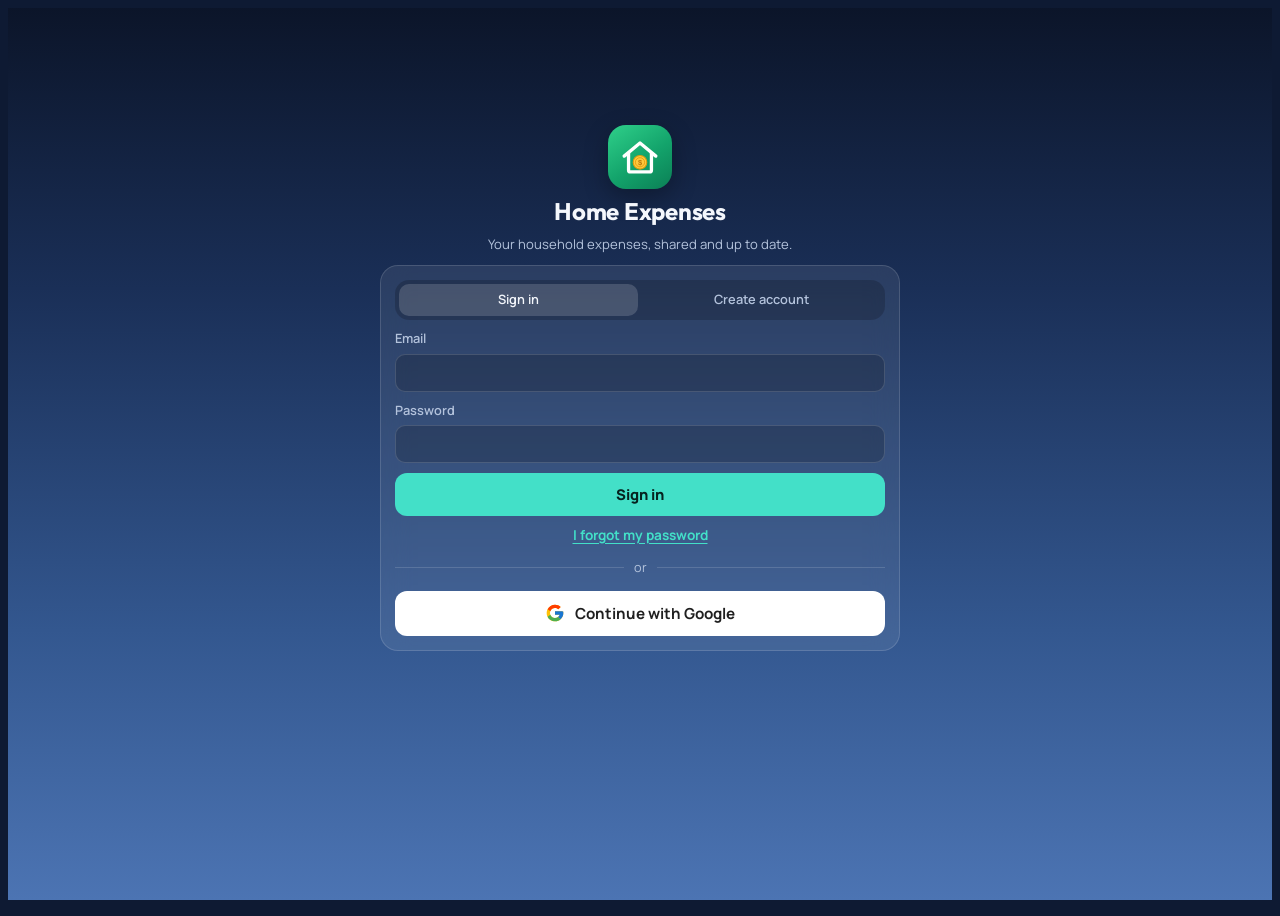
==== commit 8afa35f6: "Actualizar versión web Co-Authored-By: Claude Opus 5.5 <noreply@anthropic.com> Claude-Session: https" ====
--- a/app/index.html
+++ b/app/index.html
@@ -12,8 +12,8 @@
 <meta name="mobile-web-app-capable" content="yes">
 <meta name="apple-mobile-web-app-status-bar-style" content="black-translucent">
 <meta name="apple-mobile-web-app-title" content="Gastos">
-  <script type="module" crossorigin src="./assets/index-CuYpt8pI.js"></script>
-  <link rel="stylesheet" crossorigin href="./assets/index-DshwYnTG.css">
+  <script type="module" crossorigin src="./assets/index-DhvtsYw7.js"></script>
+  <link rel="stylesheet" crossorigin href="./assets/index-arXiv1Dp.css">
 </head>
 <body>
 <div class="wrap gate" id="loadView"><div class="status">Cargando…</div></div>
--- a/app/assets/index-arXiv1Dp.css
+++ b/app/assets/index-arXiv1Dp.css
@@ -0,0 +1 @@
+html{-webkit-text-size-adjust:100%}:root{padding-top:env(safe-area-inset-top,0px);padding-bottom:env(safe-area-inset-bottom,0px)}[hidden]{display:none!important}img{max-width:100%}:root{--bg:#0E1A33;--bg2:#3E66A6;--ink:#F4F7FC;--muted:#B4C3DC;--line:rgba(255,255,255,.14);--glass:rgba(255,255,255,.08);--glass2:rgba(255,255,255,.13);--accent:#43E0C8;--accent-ink:#06231F;--good:#5BE3A4;--card:#9DB8FF;--danger:#FF8A80;--display:"Outfit", "Avenir Next", system-ui, sans-serif;--body:"Manrope", system-ui, -apple-system, "Segoe UI", sans-serif;color-scheme:dark}*{box-sizing:border-box}html{min-height:100%;background:var(--bg)}body{min-height:100%;background:var(--bg);background-image:linear-gradient(180deg,#0b1428,#1a2f57 32%,#33578f 70%,#4c74b3);background-attachment:fixed;color:var(--ink);font-family:var(--body);font-size:14px;line-height:1.4;padding-left:max(16px,env(safe-area-inset-left,0px));padding-right:max(16px,env(safe-area-inset-right,0px));padding-block:14px 36px}.wrap{max-width:520px;margin:0 auto;display:flex;flex-direction:column;gap:12px}button,input{font:inherit;color:inherit}button{cursor:pointer}:focus-visible{outline:2px solid var(--accent);outline-offset:2px}.num{font-variant-numeric:tabular-nums}h1{font-family:var(--display);font-weight:700;font-size:1.2rem;letter-spacing:-.01em;margin:0;text-wrap:balance}.month{display:flex;align-items:center;justify-content:space-between;gap:8px}.month button{border:0;background:var(--glass);font-size:1.3rem;width:32px;height:32px;border-radius:50%;color:var(--ink)}.month button:hover{background:var(--glass2)}.month .label{font-family:var(--display);font-weight:700;font-size:1rem;text-transform:capitalize}.wallet{display:grid;grid-template-columns:1fr 1fr;gap:8px}.pocket.bill .k{color:#ffc56b}.pocket{border-radius:16px;padding:12px;display:flex;flex-direction:column;gap:4px;min-width:0;background:var(--glass);border:1px solid var(--line);backdrop-filter:blur(14px);-webkit-backdrop-filter:blur(14px)}.pocket .k{font-size:.85rem;font-weight:600;color:var(--muted)}.pocket.cash .k{color:var(--good)}.pocket.cc .k{color:var(--card)}.pocket .v{font-family:var(--display);font-weight:700;font-size:1.2rem;line-height:1.1;overflow-wrap:anywhere}.pocket.cash .v{font-size:1.55rem}.pocket .v.neg{color:var(--danger)}.pocket .sub{font-size:.8rem;color:var(--muted)}.meter{height:7px;border-radius:99px;background:#ffffff1f;overflow:hidden}.meter span{display:block;height:100%;background:var(--card);border-radius:99px;transition:width .4s ease}.link{border:0;background:transparent;padding:0;text-align:left;font-size:.85rem;font-weight:700;color:var(--accent);text-decoration:underline;text-underline-offset:3px}.summary{background:linear-gradient(160deg,#ffffff24,#ffffff0d);border:1px solid var(--line);backdrop-filter:blur(14px);-webkit-backdrop-filter:blur(14px);border-radius:18px;padding:16px;display:flex;flex-direction:column;gap:12px}.eyebrow{font-size:.82rem;color:var(--muted);font-weight:500}.total{font-family:var(--display);font-weight:800;font-size:2rem;line-height:1;letter-spacing:-.02em;margin-top:6px}.stats{display:grid;grid-template-columns:repeat(3,1fr);gap:6px}.stat{min-width:0;background:#ffffff12;border-radius:12px;padding:8px}.stat .k{font-size:.75rem;color:var(--muted)}.stat .v{font-weight:700;font-size:.85rem;overflow-wrap:anywhere}.trend{display:inline-block;margin-top:10px;font-size:.85rem;font-weight:600;padding:4px 10px;border-radius:99px;background:#ffffff1a}.card{background:var(--glass);border:1px solid var(--line);backdrop-filter:blur(14px);-webkit-backdrop-filter:blur(14px);border-radius:18px;padding:14px;display:flex;flex-direction:column;gap:10px}.card h2{font-family:var(--display);font-weight:700;font-size:1rem;margin:0}.tabs{display:grid;grid-template-columns:repeat(3,1fr);background:#0000002e;border-radius:14px;padding:4px;gap:4px}.tabs button,.seg button{border:0;background:transparent;border-radius:10px;padding:7px 4px;font-weight:600;font-size:.8rem;min-width:0;color:var(--muted)}.tabs button[aria-selected=true],.seg button[aria-pressed=true]{background:#ffffff29;color:var(--ink)}.seg{display:grid;grid-template-columns:repeat(auto-fit,minmax(90px,1fr));background:#0000002e;border-radius:14px;padding:4px;gap:4px}.seg button.cc[aria-pressed=true]{color:var(--card)}#medioCardSeg,#rvMedioCard{margin-top:6px}.amount-row{display:flex;align-items:baseline;gap:8px;border-bottom:2px solid var(--line);padding-bottom:6px}.amount-row:focus-within{border-color:var(--accent)}.amount-row .cur{font-family:var(--display);font-size:1rem;font-weight:600;color:var(--muted)}#monto{border:0;background:transparent;font-family:var(--display);font-weight:800;font-size:1.7rem;width:100%;min-width:0;outline:none}#monto::placeholder{color:#ffffff59}.field{display:flex;flex-direction:column;gap:6px}.field label,.lbl{font-size:.8rem;font-weight:600;color:var(--muted)}.text{border:1px solid var(--line);background:#0000002e;border-radius:10px;padding:8px 10px;width:100%;min-width:0}.text::placeholder{color:#fff6}.chips{display:flex;flex-wrap:wrap;gap:8px}.ci{display:inline-flex;width:15px;height:15px;flex:none}.ci svg{width:100%;height:100%}.badge .ci{width:17px;height:17px}.cn{display:inline-flex;align-items:center;gap:6px;min-width:0}.heat td:first-child .ci{margin-right:6px;vertical-align:-3px}.chip{display:inline-flex;align-items:center;gap:6px;border:1px solid var(--line);background:#ffffff14;border-radius:99px;padding:5px 11px;font-size:.8rem;font-weight:600}.chip[aria-pressed=true]{background:#f4f7fc;color:#14254a;border-color:#f4f7fc}.primary{border:0;background:var(--accent);color:var(--accent-ink);font-weight:800;font-size:.92rem;padding:11px;border-radius:12px}.primary:disabled{opacity:.5;cursor:default}.hint{font-size:.82rem;color:var(--muted);margin:0}.err{color:var(--danger);font-size:.85rem;margin:0}.stack,.cats{display:flex;flex-direction:column;gap:10px}.cat-row{display:grid;grid-template-columns:7rem 1fr auto;align-items:center;gap:8px;font-size:.84rem}.cat-row .bar{height:8px;background:#ffffff1a;border-radius:99px;overflow:hidden}.cat-row .bar span{display:block;height:100%;background:var(--accent);border-radius:99px}.cat-row .v{font-weight:700}.day{display:flex;flex-direction:column;gap:2px}.day-h{display:flex;justify-content:space-between;font-size:.78rem;font-weight:700;letter-spacing:.05em;text-transform:uppercase;color:var(--muted);padding:6px 2px}.item{display:grid;grid-template-columns:auto 1fr auto;gap:10px;align-items:center;padding:8px 2px;border-top:1px solid var(--line)}.day .item:first-of-type{border-top:0}.badge{width:30px;height:30px;border-radius:10px;display:grid;place-items:center;font-weight:800;font-size:.85rem;background:#43e0c829;color:var(--accent)}.badge.in{background:#5be3a429;color:var(--good)}.badge.pay,.badge.cc{background:#9db8ff2e;color:var(--card)}.item .main{min-width:0}.item .desc{font-weight:700;overflow-wrap:anywhere}.item .meta{font-size:.8rem;color:var(--muted)}.item .right{display:flex;flex-direction:column;align-items:flex-end;gap:2px}.item .val{font-weight:700}.item .val.in{color:var(--good)}.del{border:0;background:transparent;color:var(--muted);font-size:.78rem;padding:2px 0}.del.confirm{color:var(--danger);font-weight:700}.empty{text-align:center;padding:26px 10px;color:var(--muted)}.empty strong{display:block;font-family:var(--display);color:var(--ink);font-size:1.1rem;margin-bottom:4px}.status{font-size:.85rem;color:var(--muted);text-align:center}dialog{border:1px solid var(--line);border-radius:22px;background:#1c3058;color:var(--ink);padding:20px;width:min(420px,calc(100vw - 32px))}dialog::backdrop{background:#050a1499}dialog .actions{display:flex;gap:10px;justify-content:flex-end}.ghost{border:1px solid var(--line);background:transparent;border-radius:12px;padding:9px 14px;font-weight:600}.legend{display:flex;flex-wrap:wrap;gap:12px;font-size:.78rem;color:var(--muted)}.legend span{display:inline-flex;align-items:center;gap:5px}.sw{width:10px;height:10px;border-radius:3px;display:inline-block}.chart svg{display:block;width:100%;height:auto}.chart text{font-family:var(--body);fill:var(--muted);font-size:10px}.chart .vl{fill:var(--ink);font-weight:700;font-size:9.5px}.chart .cur{fill:var(--ink);font-weight:800}.tbl-wrap{overflow-x:auto}table.cmp{width:100%;border-collapse:collapse;font-size:.8rem;font-variant-numeric:tabular-nums}.cmp th{font-weight:600;color:var(--muted);text-align:right;padding:6px;border-bottom:1px solid var(--line);white-space:nowrap}.cmp td{text-align:right;padding:7px 6px;border-bottom:1px solid var(--line);white-space:nowrap}.cmp th:first-child,.cmp td:first-child{text-align:left;text-transform:capitalize}.cmp tr.cur td{font-weight:800}.up{color:var(--danger)}.down,.pos{color:var(--good)}.negc{color:var(--danger)}.cc-row{display:grid;grid-template-columns:6.5rem 1fr auto;gap:8px;align-items:center;font-size:.82rem}.cc-bars{display:flex;flex-direction:column;gap:3px;min-width:0}.cc-bars span{display:block;height:7px;border-radius:99px}.cc-bars .now{background:var(--accent)}.cc-bars .prev{background:#ffffff47}.cc-d{font-weight:700;min-width:3.2rem;text-align:right}.cc-list,.mix-list{display:flex;flex-direction:column;gap:10px}.mix-row{display:grid;grid-template-columns:3.2rem 1fr;gap:8px;align-items:center}.mix-row .m{font-size:.78rem;font-weight:700;text-transform:capitalize;color:var(--muted)}.mix-row.cur .m{color:var(--ink)}.mix-bar{display:flex;height:14px;border-radius:5px;overflow:hidden;background:#ffffff0f}.mix-bar span{display:block;height:100%}.mix-top{grid-column:2;font-size:.76rem;color:var(--muted);margin-top:-4px}.mix-top b{color:var(--ink)}.heat td.hv{border-radius:0}.say{display:flex;gap:6px}.say .text{flex:1}.say button{border:0;background:var(--accent);color:var(--accent-ink);font-weight:800;border-radius:10px;padding:0 14px;font-size:.85rem}.say button:disabled{opacity:.5}.photo-row{display:flex;gap:6px}.photo-row .photo-btn{flex:1;min-width:0}.photo-row .photo-btn{flex-direction:column;gap:4px;padding:8px 4px;font-size:.78rem;text-align:center}.qr-tag{display:inline-block;font-size:.7rem;font-weight:700;color:var(--accent);margin-left:4px}.photo-row[hidden]{display:none}.photo-btn{display:flex;align-items:center;justify-content:center;gap:8px;border:1px dashed rgba(67,224,200,.6);background:#43e0c814;color:var(--accent);border-radius:12px;padding:9px;font-weight:700;font-size:.88rem}.photo-btn svg{width:18px;height:18px}.rv-list{display:flex;flex-direction:column;gap:2px}.rv{display:grid;grid-template-columns:auto 1fr auto;gap:10px;align-items:center;padding:8px 2px;border-top:1px solid var(--line)}.rv:first-child{border-top:0}.rv input[type=checkbox]{width:18px;height:18px;accent-color:var(--accent)}.rv .main{min-width:0;display:flex;flex-direction:column;gap:4px}.rv .desc{font-weight:700;overflow-wrap:anywhere;font-size:.88rem}.rv .meta{font-size:.76rem;color:var(--muted)}.rv select{font:inherit;font-size:.78rem;color:var(--ink);background:#00000040;border:1px solid var(--line);border-radius:8px;padding:3px 6px;max-width:100%}.rv select option{background:#1c3058;color:#f4f7fc}.rv .val{font-weight:700;font-size:.88rem;white-space:nowrap}.rv.dup .desc{color:var(--muted)}.dup-tag{font-size:.7rem;font-weight:700;color:#ffc56b}.rv-actions{display:flex;gap:8px}.rv-actions .primary{flex:1}@media(prefers-reduced-motion:reduce){*{transition:none!important}}@media(max-width:380px){.cat-row{grid-template-columns:6rem 1fr auto}.pocket .v{font-size:1.3rem}.stats{grid-template-columns:1fr 1fr}}.top{display:flex;align-items:center;justify-content:space-between;gap:10px}.top h1{min-width:0;overflow:hidden;text-overflow:ellipsis;white-space:nowrap}.gear{border:0;background:var(--glass);width:36px;height:36px;border-radius:50%;display:grid;place-items:center;color:var(--ink);flex:none}.gear svg{width:19px;height:19px}.gate{min-height:80vh;justify-content:center}.brand{text-align:center;display:flex;flex-direction:column;align-items:center;gap:6px}.brand h1{font-size:1.5rem}.logo{width:64px;height:64px;border-radius:18px;background:linear-gradient(145deg,#2fd08a,#13a36b 55%,#0b7f55);display:grid;place-items:center;font-family:var(--display);font-weight:800;font-size:2rem;color:#fff;box-shadow:0 8px 24px #0000004d}.code-in{text-transform:uppercase;letter-spacing:.3em;font-family:var(--display);font-weight:700;font-size:1.2rem;text-align:center}.code-box{display:flex;align-items:center;gap:10px}.code{font-family:var(--display);font-weight:800;font-size:1.6rem;letter-spacing:.25em;flex:1}.set-name{font-weight:700;font-size:1rem}.members{list-style:none;margin:0;padding:0;display:flex;flex-direction:column;gap:4px;font-size:.85rem}.members li{display:flex;justify-content:space-between;gap:8px;overflow-wrap:anywhere}.members .you{color:var(--accent);font-weight:700;font-size:.75rem}.card-row{display:flex;align-items:center;justify-content:space-between;gap:8px;background:#0000002e;border-radius:10px;padding:8px 10px;font-weight:600;font-size:.88rem}.danger{color:var(--danger)!important;border-color:#ff8a8066!important}.pocket.add{align-items:center;justify-content:center;border-style:dashed;color:var(--muted);font-weight:700;cursor:pointer}dialog{max-height:90vh;overflow:auto}body{min-height:100vh}.or{display:flex;align-items:center;gap:10px;color:var(--muted);font-size:.8rem;margin:4px 0}.or:before,.or:after{content:"";flex:1;height:1px;background:var(--line)}.gbtn{display:flex;align-items:center;justify-content:center;gap:10px;border:0;background:#fff;color:#1f1f1f;font-weight:700;font-size:.95rem;padding:12px;border-radius:12px;width:100%}.gbtn svg{width:20px;height:20px}.gbtn:disabled{opacity:.6}select.text option{background:#1c3058;color:#f4f7fc}.chip.edit{border-style:dashed;color:var(--muted);background:transparent}.cat-edit{display:grid;grid-template-columns:auto 1fr auto auto auto;align-items:center;gap:8px;background:#0000002e;border-radius:10px;padding:7px 10px;font-weight:600;font-size:.88rem}.cat-edit.fixed{grid-template-columns:auto 1fr auto}.cat-edit .ci{width:18px;height:18px}.cat-edit .cn{min-width:0;overflow:hidden;text-overflow:ellipsis;white-space:nowrap}.cat-edit .fx{font-size:.75rem;color:var(--muted);font-weight:600}.mv{border:1px solid var(--line);background:transparent;border-radius:8px;width:30px;height:28px;color:var(--ink);font-size:.8rem;padding:0}.mv:disabled{opacity:.25}.pick-grid{display:flex;flex-wrap:wrap;gap:8px}.pick{width:40px;height:40px;border-radius:10px;border:1px solid var(--line);background:#ffffff0f;display:grid;place-items:center;padding:0}.pick .ci{width:21px;height:21px}.pick[aria-pressed=true]{border:2px solid var(--ink);background:#ffffff2e}.pick.sw-pick{border-radius:99px;width:32px;height:32px;border:2px solid transparent}.pick.sw-pick[aria-pressed=true]{border-color:var(--ink);box-shadow:0 0 0 2px #1c3058 inset}#medioSeg,#rvMedio{grid-template-columns:repeat(3,minmax(0,1fr))}#medioSeg button,#rvMedio button{white-space:nowrap;padding-inline:2px;font-size:.72rem;letter-spacing:-.01em}.upd{display:flex;align-items:center;gap:8px;background:#43e0c829;border:1px solid rgba(67,224,200,.5);border-radius:14px;padding:8px 8px 8px 12px;font-size:.85rem;font-weight:600}.upd span{flex:1;min-width:0}.upd button{border:0;background:var(--accent);color:var(--accent-ink);font-weight:800;border-radius:10px;padding:7px 12px;font-size:.82rem}.upd .x{background:transparent;color:var(--muted);font-size:1.2rem;padding:2px 6px}html.tut-open,html.tut-open body{overflow:hidden}.tut{position:fixed;inset:0;z-index:50;display:flex;flex-direction:column;background:#0b1428;background-image:linear-gradient(180deg,#0b1428,#1a2f57 45%,#33578f);padding:calc(env(safe-area-inset-top,0px) + 8px) 0 calc(env(safe-area-inset-bottom,0px) + 16px)}.tut-top{display:flex;justify-content:flex-end;padding:0 max(16px,env(safe-area-inset-right,0px)) 0 16px}.tut-skip{border:0;background:transparent;color:var(--muted);font-weight:700;font-size:.9rem;padding:8px 6px}.tut-track{flex:1;display:flex;overflow-x:auto;scroll-snap-type:x mandatory;scrollbar-width:none;min-height:0}.tut-track::-webkit-scrollbar{display:none}.tut-slide{flex:0 0 100%;min-width:0;width:100%;box-sizing:border-box;scroll-snap-align:center;display:flex;flex-direction:column;align-items:center;justify-content:center;gap:12px;padding:8px max(24px,env(safe-area-inset-left,0px)) 0;min-height:0;text-align:center}.tut-frame{flex:0 1 auto;min-height:0;max-height:62vh;display:flex;align-items:center;justify-content:center;width:100%}.tut-img{max-width:100%;max-height:62vh;object-fit:contain;border-radius:18px;box-shadow:0 14px 40px #0006}.tut-hero .tut-logo{width:120px;height:120px;border-radius:32px}.tut-hero .tut-logo svg{width:84px;height:84px}.tut-slide h2{font-family:var(--display);font-size:1.3rem;margin:6px 0 0;text-wrap:balance}.tut-slide p{margin:0;color:var(--muted);font-size:.95rem;max-width:30ch;text-wrap:balance}.tut-bottom{display:flex;flex-direction:column;align-items:center;gap:14px;padding:10px 24px 0}.tut-dots{display:flex;gap:7px}.tut-dot{width:8px;height:8px;border-radius:50%;border:0;padding:0;background:#ffffff47}.tut-dot.on{background:var(--accent);width:22px;border-radius:99px}.tut-next{width:100%;max-width:420px}@media(prefers-reduced-motion:reduce){.tut-track{scroll-behavior:auto}}.stat .w{font-size:.72rem;color:var(--muted);margin-top:2px;overflow:hidden;text-overflow:ellipsis;display:-webkit-box;-webkit-line-clamp:2;-webkit-box-orient:vertical}.day-h{width:100%;border:0;background:transparent;color:inherit;font:inherit;font-size:.78rem;font-weight:700;letter-spacing:.05em;text-transform:uppercase;color:var(--muted);display:flex;justify-content:space-between;align-items:center;padding:9px 2px;cursor:pointer;border-top:1px solid var(--line)}.day:first-child .day-h{border-top:0}.day-h .dl{display:inline-flex;align-items:center;gap:6px}.day-h .cnt{opacity:.7;text-transform:none;letter-spacing:0}.day-h .chev{width:8px;height:8px;border-right:2px solid currentColor;border-bottom:2px solid currentColor;transform:rotate(-45deg);transition:transform .2s;margin:0 4px 0 2px}.day.open .day-h .chev{transform:rotate(45deg) translate(-2px,-2px)}.day.open .day-h{color:var(--ink)}.col{display:flex;flex-direction:column;gap:12px;min-width:0}@media(min-width:1000px){#appView.desk{max-width:1240px;display:grid;grid-template-columns:minmax(0,440px) minmax(0,1fr);column-gap:24px;row-gap:12px;align-items:start;padding-top:12px}#appView.desk>.upd,#appView.desk>.top,#appView.desk>.month{grid-column:1/-1}#appView.desk>.month{max-width:440px}#appView.desk .col-r .card{padding:18px 20px}#appView.desk .top h1{font-size:1.5rem}#appView.desk .summary .total{font-size:2.3rem}#appView.desk .chart svg{max-height:320px}body{padding-block:20px 48px}button:hover{filter:brightness(1.08)}.day-h:hover,.item:hover{background:#ffffff0a}}@font-face{font-family:Outfit;font-style:normal;font-display:swap;font-weight:600;src:url(./outfit-latin-ext-600-normal-BO_POi3V.woff2) format("woff2"),url(./outfit-latin-ext-600-normal-CilJk_q7.woff) format("woff");unicode-range:U+0100-02BA,U+02BD-02C5,U+02C7-02CC,U+02CE-02D7,U+02DD-02FF,U+0304,U+0308,U+0329,U+1D00-1DBF,U+1E00-1E9F,U+1EF2-1EFF,U+2020,U+20A0-20AB,U+20AD-20C0,U+2113,U+2C60-2C7F,U+A720-A7FF}@font-face{font-family:Outfit;font-style:normal;font-display:swap;font-weight:600;src:url(./outfit-latin-600-normal-DDkojskL.woff2) format("woff2"),url(./outfit-latin-600-normal-J4YI7vGj.woff) format("woff");unicode-range:U+0000-00FF,U+0131,U+0152-0153,U+02BB-02BC,U+02C6,U+02DA,U+02DC,U+0304,U+0308,U+0329,U+2000-206F,U+20AC,U+2122,U+2191,U+2193,U+2212,U+2215,U+FEFF,U+FFFD}@font-face{font-family:Outfit;font-style:normal;font-display:swap;font-weight:700;src:url(./outfit-latin-ext-700-normal-moYAx5p2.woff2) format("woff2"),url(./outfit-latin-ext-700-normal-CxBg6OJB.woff) format("woff");unicode-range:U+0100-02BA,U+02BD-02C5,U+02C7-02CC,U+02CE-02D7,U+02DD-02FF,U+0304,U+0308,U+0329,U+1D00-1DBF,U+1E00-1E9F,U+1EF2-1EFF,U+2020,U+20A0-20AB,U+20AD-20C0,U+2113,U+2C60-2C7F,U+A720-A7FF}@font-face{font-family:Outfit;font-style:normal;font-display:swap;font-weight:700;src:url(./outfit-latin-700-normal-B1by5KkZ.woff2) format("woff2"),url(./outfit-latin-700-normal-DlLUGLrE.woff) format("woff");unicode-range:U+0000-00FF,U+0131,U+0152-0153,U+02BB-02BC,U+02C6,U+02DA,U+02DC,U+0304,U+0308,U+0329,U+2000-206F,U+20AC,U+2122,U+2191,U+2193,U+2212,U+2215,U+FEFF,U+FFFD}@font-face{font-family:Outfit;font-style:normal;font-display:swap;font-weight:800;src:url(./outfit-latin-ext-800-normal-hvOV8EMs.woff2) format("woff2"),url(./outfit-latin-ext-800-normal-BgOoQnlg.woff) format("woff");unicode-range:U+0100-02BA,U+02BD-02C5,U+02C7-02CC,U+02CE-02D7,U+02DD-02FF,U+0304,U+0308,U+0329,U+1D00-1DBF,U+1E00-1E9F,U+1EF2-1EFF,U+2020,U+20A0-20AB,U+20AD-20C0,U+2113,U+2C60-2C7F,U+A720-A7FF}@font-face{font-family:Outfit;font-style:normal;font-display:swap;font-weight:800;src:url(./outfit-latin-800-normal-CxKiX6XU.woff2) format("woff2"),url(./outfit-latin-800-normal-DAbI56uE.woff) format("woff");unicode-range:U+0000-00FF,U+0131,U+0152-0153,U+02BB-02BC,U+02C6,U+02DA,U+02DC,U+0304,U+0308,U+0329,U+2000-206F,U+20AC,U+2122,U+2191,U+2193,U+2212,U+2215,U+FEFF,U+FFFD}@font-face{font-family:Manrope;font-style:normal;font-display:swap;font-weight:400;src:url([data-uri]) format("woff2"),url([data-uri]) format("woff");unicode-range:U+0460-052F,U+1C80-1C8A,U+20B4,U+2DE0-2DFF,U+A640-A69F,U+FE2E-FE2F}@font-face{font-family:Manrope;font-style:normal;font-display:swap;font-weight:400;src:url(./manrope-cyrillic-400-normal-BMzJvInZ.woff2) format("woff2"),url(./manrope-cyrillic-400-normal-Dvx59UGC.woff) format("woff");unicode-range:U+0301,U+0400-045F,U+0490-0491,U+04B0-04B1,U+2116}@font-face{font-family:Manrope;font-style:normal;font-display:swap;font-weight:400;src:url(./manrope-greek-400-normal-CM4qok81.woff2) format("woff2"),url(./manrope-greek-400-normal-DuX9RsAR.woff) format("woff");unicode-range:U+0370-0377,U+037A-037F,U+0384-038A,U+038C,U+038E-03A1,U+03A3-03FF}@font-face{font-family:Manrope;font-style:normal;font-display:swap;font-weight:400;src:url(./manrope-vietnamese-400-normal-DHb3EETF.woff2) format("woff2"),url(./manrope-vietnamese-400-normal-D7E_mLGF.woff) format("woff");unicode-range:U+0102-0103,U+0110-0111,U+0128-0129,U+0168-0169,U+01A0-01A1,U+01AF-01B0,U+0300-0301,U+0303-0304,U+0308-0309,U+0323,U+0329,U+1EA0-1EF9,U+20AB}@font-face{font-family:Manrope;font-style:normal;font-display:swap;font-weight:400;src:url(./manrope-latin-ext-400-normal-CMDvPJRp.woff2) format("woff2"),url(./manrope-latin-ext-400-normal-C-X6QNXX.woff) format("woff");unicode-range:U+0100-02BA,U+02BD-02C5,U+02C7-02CC,U+02CE-02D7,U+02DD-02FF,U+0304,U+0308,U+0329,U+1D00-1DBF,U+1E00-1E9F,U+1EF2-1EFF,U+2020,U+20A0-20AB,U+20AD-20C0,U+2113,U+2C60-2C7F,U+A720-A7FF}@font-face{font-family:Manrope;font-style:normal;font-display:swap;font-weight:400;src:url(./manrope-latin-400-normal-PaqtzbVb.woff2) format("woff2"),url(./manrope-latin-400-normal-8tf8FM3T.woff) format("woff");unicode-range:U+0000-00FF,U+0131,U+0152-0153,U+02BB-02BC,U+02C6,U+02DA,U+02DC,U+0304,U+0308,U+0329,U+2000-206F,U+20AC,U+2122,U+2191,U+2193,U+2212,U+2215,U+FEFF,U+FFFD}@font-face{font-family:Manrope;font-style:normal;font-display:swap;font-weight:500;src:url([data-uri]) format("woff2"),url([data-uri]) format("woff");unicode-range:U+0460-052F,U+1C80-1C8A,U+20B4,U+2DE0-2DFF,U+A640-A69F,U+FE2E-FE2F}@font-face{font-family:Manrope;font-style:normal;font-display:swap;font-weight:500;src:url(./manrope-cyrillic-500-normal-B1OEZity.woff2) format("woff2"),url(./manrope-cyrillic-500-normal-CNwnNrRC.woff) format("woff");unicode-range:U+0301,U+0400-045F,U+0490-0491,U+04B0-04B1,U+2116}@font-face{font-family:Manrope;font-style:normal;font-display:swap;font-weight:500;src:url(./manrope-greek-500-normal-GeMIHyWm.woff2) format("woff2"),url(./manrope-greek-500-normal-DyxYGEtJ.woff) format("woff");unicode-range:U+0370-0377,U+037A-037F,U+0384-038A,U+038C,U+038E-03A1,U+03A3-03FF}@font-face{font-family:Manrope;font-style:normal;font-display:swap;font-weight:500;src:url(./manrope-vietnamese-500-normal-DCXiE_xi.woff2) format("woff2"),url(./manrope-vietnamese-500-normal-DaZ8i3XM.woff) format("woff");unicode-range:U+0102-0103,U+0110-0111,U+0128-0129,U+0168-0169,U+01A0-01A1,U+01AF-01B0,U+0300-0301,U+0303-0304,U+0308-0309,U+0323,U+0329,U+1EA0-1EF9,U+20AB}@font-face{font-family:Manrope;font-style:normal;font-display:swap;font-weight:500;src:url(./manrope-latin-ext-500-normal-dm74KBQw.woff2) format("woff2"),url(./manrope-latin-ext-500-normal-EtoS1VaI.woff) format("woff");unicode-range:U+0100-02BA,U+02BD-02C5,U+02C7-02CC,U+02CE-02D7,U+02DD-02FF,U+0304,U+0308,U+0329,U+1D00-1DBF,U+1E00-1E9F,U+1EF2-1EFF,U+2020,U+20A0-20AB,U+20AD-20C0,U+2113,U+2C60-2C7F,U+A720-A7FF}@font-face{font-family:Manrope;font-style:normal;font-display:swap;font-weight:500;src:url(./manrope-latin-500-normal-BYYD-dBL.woff2) format("woff2"),url(./manrope-latin-500-normal-DMZssgOp.woff) format("woff");unicode-range:U+0000-00FF,U+0131,U+0152-0153,U+02BB-02BC,U+02C6,U+02DA,U+02DC,U+0304,U+0308,U+0329,U+2000-206F,U+20AC,U+2122,U+2191,U+2193,U+2212,U+2215,U+FEFF,U+FFFD}@font-face{font-family:Manrope;font-style:normal;font-display:swap;font-weight:600;src:url([data-uri]) format("woff2"),url([data-uri]) format("woff");unicode-range:U+0460-052F,U+1C80-1C8A,U+20B4,U+2DE0-2DFF,U+A640-A69F,U+FE2E-FE2F}@font-face{font-family:Manrope;font-style:normal;font-display:swap;font-weight:600;src:url(./manrope-cyrillic-600-normal-DvRl3Mj-.woff2) format("woff2"),url(./manrope-cyrillic-600-normal-It4mZcQk.woff) format("woff");unicode-range:U+0301,U+0400-045F,U+0490-0491,U+04B0-04B1,U+2116}@font-face{font-family:Manrope;font-style:normal;font-display:swap;font-weight:600;src:url(./manrope-greek-600-normal-BoRV6lzK.woff2) format("woff2"),url(./manrope-greek-600-normal-CF2i9ZRY.woff) format("woff");unicode-range:U+0370-0377,U+037A-037F,U+0384-038A,U+038C,U+038E-03A1,U+03A3-03FF}@font-face{font-family:Manrope;font-style:normal;font-display:swap;font-weight:600;src:url(./manrope-vietnamese-600-normal-C1J5PCl_.woff2) format("woff2"),url(./manrope-vietnamese-600-normal-lA7a_7Ok.woff) format("woff");unicode-range:U+0102-0103,U+0110-0111,U+0128-0129,U+0168-0169,U+01A0-01A1,U+01AF-01B0,U+0300-0301,U+0303-0304,U+0308-0309,U+0323,U+0329,U+1EA0-1EF9,U+20AB}@font-face{font-family:Manrope;font-style:normal;font-display:swap;font-weight:600;src:url(./manrope-latin-ext-600-normal-_gBojHdJ.woff2) format("woff2"),url(./manrope-latin-ext-600-normal-u5Pl7hTU.woff) format("woff");unicode-range:U+0100-02BA,U+02BD-02C5,U+02C7-02CC,U+02CE-02D7,U+02DD-02FF,U+0304,U+0308,U+0329,U+1D00-1DBF,U+1E00-1E9F,U+1EF2-1EFF,U+2020,U+20A0-20AB,U+20AD-20C0,U+2113,U+2C60-2C7F,U+A720-A7FF}@font-face{font-family:Manrope;font-style:normal;font-display:swap;font-weight:600;src:url(./manrope-latin-600-normal-4f0koTD-.woff2) format("woff2"),url(./manrope-latin-600-normal-BqgrALkZ.woff) format("woff");unicode-range:U+0000-00FF,U+0131,U+0152-0153,U+02BB-02BC,U+02C6,U+02DA,U+02DC,U+0304,U+0308,U+0329,U+2000-206F,U+20AC,U+2122,U+2191,U+2193,U+2212,U+2215,U+FEFF,U+FFFD}@font-face{font-family:Manrope;font-style:normal;font-display:swap;font-weight:700;src:url([data-uri]) format("woff2"),url([data-uri]) format("woff");unicode-range:U+0460-052F,U+1C80-1C8A,U+20B4,U+2DE0-2DFF,U+A640-A69F,U+FE2E-FE2F}@font-face{font-family:Manrope;font-style:normal;font-display:swap;font-weight:700;src:url(./manrope-cyrillic-700-normal-Dw_fZAg2.woff2) format("woff2"),url(./manrope-cyrillic-700-normal-7JNVKxyl.woff) format("woff");unicode-range:U+0301,U+0400-045F,U+0490-0491,U+04B0-04B1,U+2116}@font-face{font-family:Manrope;font-style:normal;font-display:swap;font-weight:700;src:url(./manrope-greek-700-normal-CHUG9PD8.woff2) format("woff2"),url(./manrope-greek-700-normal-DyfsrCpP.woff) format("woff");unicode-range:U+0370-0377,U+037A-037F,U+0384-038A,U+038C,U+038E-03A1,U+03A3-03FF}@font-face{font-family:Manrope;font-style:normal;font-display:swap;font-weight:700;src:url(./manrope-vietnamese-700-normal-CUqMx5-1.woff2) format("woff2"),url(./manrope-vietnamese-700-normal-pt65Fn2Z.woff) format("woff");unicode-range:U+0102-0103,U+0110-0111,U+0128-0129,U+0168-0169,U+01A0-01A1,U+01AF-01B0,U+0300-0301,U+0303-0304,U+0308-0309,U+0323,U+0329,U+1EA0-1EF9,U+20AB}@font-face{font-family:Manrope;font-style:normal;font-display:swap;font-weight:700;src:url(./manrope-latin-ext-700-normal-DYOwVNan.woff2) format("woff2"),url(./manrope-latin-ext-700-normal-eVCcYqtJ.woff) format("woff");unicode-range:U+0100-02BA,U+02BD-02C5,U+02C7-02CC,U+02CE-02D7,U+02DD-02FF,U+0304,U+0308,U+0329,U+1D00-1DBF,U+1E00-1E9F,U+1EF2-1EFF,U+2020,U+20A0-20AB,U+20AD-20C0,U+2113,U+2C60-2C7F,U+A720-A7FF}@font-face{font-family:Manrope;font-style:normal;font-display:swap;font-weight:700;src:url(./manrope-latin-700-normal-BZp_XxE4.woff2) format("woff2"),url(./manrope-latin-700-normal-DGRFkw-m.woff) format("woff");unicode-range:U+0000-00FF,U+0131,U+0152-0153,U+02BB-02BC,U+02C6,U+02DA,U+02DC,U+0304,U+0308,U+0329,U+2000-206F,U+20AC,U+2122,U+2191,U+2193,U+2212,U+2215,U+FEFF,U+FFFD}@font-face{font-family:Manrope;font-style:normal;font-display:swap;font-weight:800;src:url([data-uri]) format("woff2"),url([data-uri]) format("woff");unicode-range:U+0460-052F,U+1C80-1C8A,U+20B4,U+2DE0-2DFF,U+A640-A69F,U+FE2E-FE2F}@font-face{font-family:Manrope;font-style:normal;font-display:swap;font-weight:800;src:url(./manrope-cyrillic-800-normal-AvdZ5mAV.woff2) format("woff2"),url(./manrope-cyrillic-800-normal-BuEMjQU-.woff) format("woff");unicode-range:U+0301,U+0400-045F,U+0490-0491,U+04B0-04B1,U+2116}@font-face{font-family:Manrope;font-style:normal;font-display:swap;font-weight:800;src:url(./manrope-greek-800-normal-CDvU698_.woff2) format("woff2"),url(./manrope-greek-800-normal-Bw-67qu9.woff) format("woff");unicode-range:U+0370-0377,U+037A-037F,U+0384-038A,U+038C,U+038E-03A1,U+03A3-03FF}@font-face{font-family:Manrope;font-style:normal;font-display:swap;font-weight:800;src:url(./manrope-vietnamese-800-normal-ClPWri-A.woff2) format("woff2"),url(./manrope-vietnamese-800-normal-bvg7iBCV.woff) format("woff");unicode-range:U+0102-0103,U+0110-0111,U+0128-0129,U+0168-0169,U+01A0-01A1,U+01AF-01B0,U+0300-0301,U+0303-0304,U+0308-0309,U+0323,U+0329,U+1EA0-1EF9,U+20AB}@font-face{font-family:Manrope;font-style:normal;font-display:swap;font-weight:800;src:url(./manrope-latin-ext-800-normal-DdFx7KEb.woff2) format("woff2"),url(./manrope-latin-ext-800-normal-BQAQsuQc.woff) format("woff");unicode-range:U+0100-02BA,U+02BD-02C5,U+02C7-02CC,U+02CE-02D7,U+02DD-02FF,U+0304,U+0308,U+0329,U+1D00-1DBF,U+1E00-1E9F,U+1EF2-1EFF,U+2020,U+20A0-20AB,U+20AD-20C0,U+2113,U+2C60-2C7F,U+A720-A7FF}@font-face{font-family:Manrope;font-style:normal;font-display:swap;font-weight:800;src:url(./manrope-latin-800-normal-BfWYOv1c.woff2) format("woff2"),url(./manrope-latin-800-normal-uHUdIJgA.woff) format("woff");unicode-range:U+0000-00FF,U+0131,U+0152-0153,U+02BB-02BC,U+02C6,U+02DA,U+02DC,U+0304,U+0308,U+0329,U+2000-206F,U+20AC,U+2122,U+2191,U+2193,U+2212,U+2215,U+FEFF,U+FFFD}
